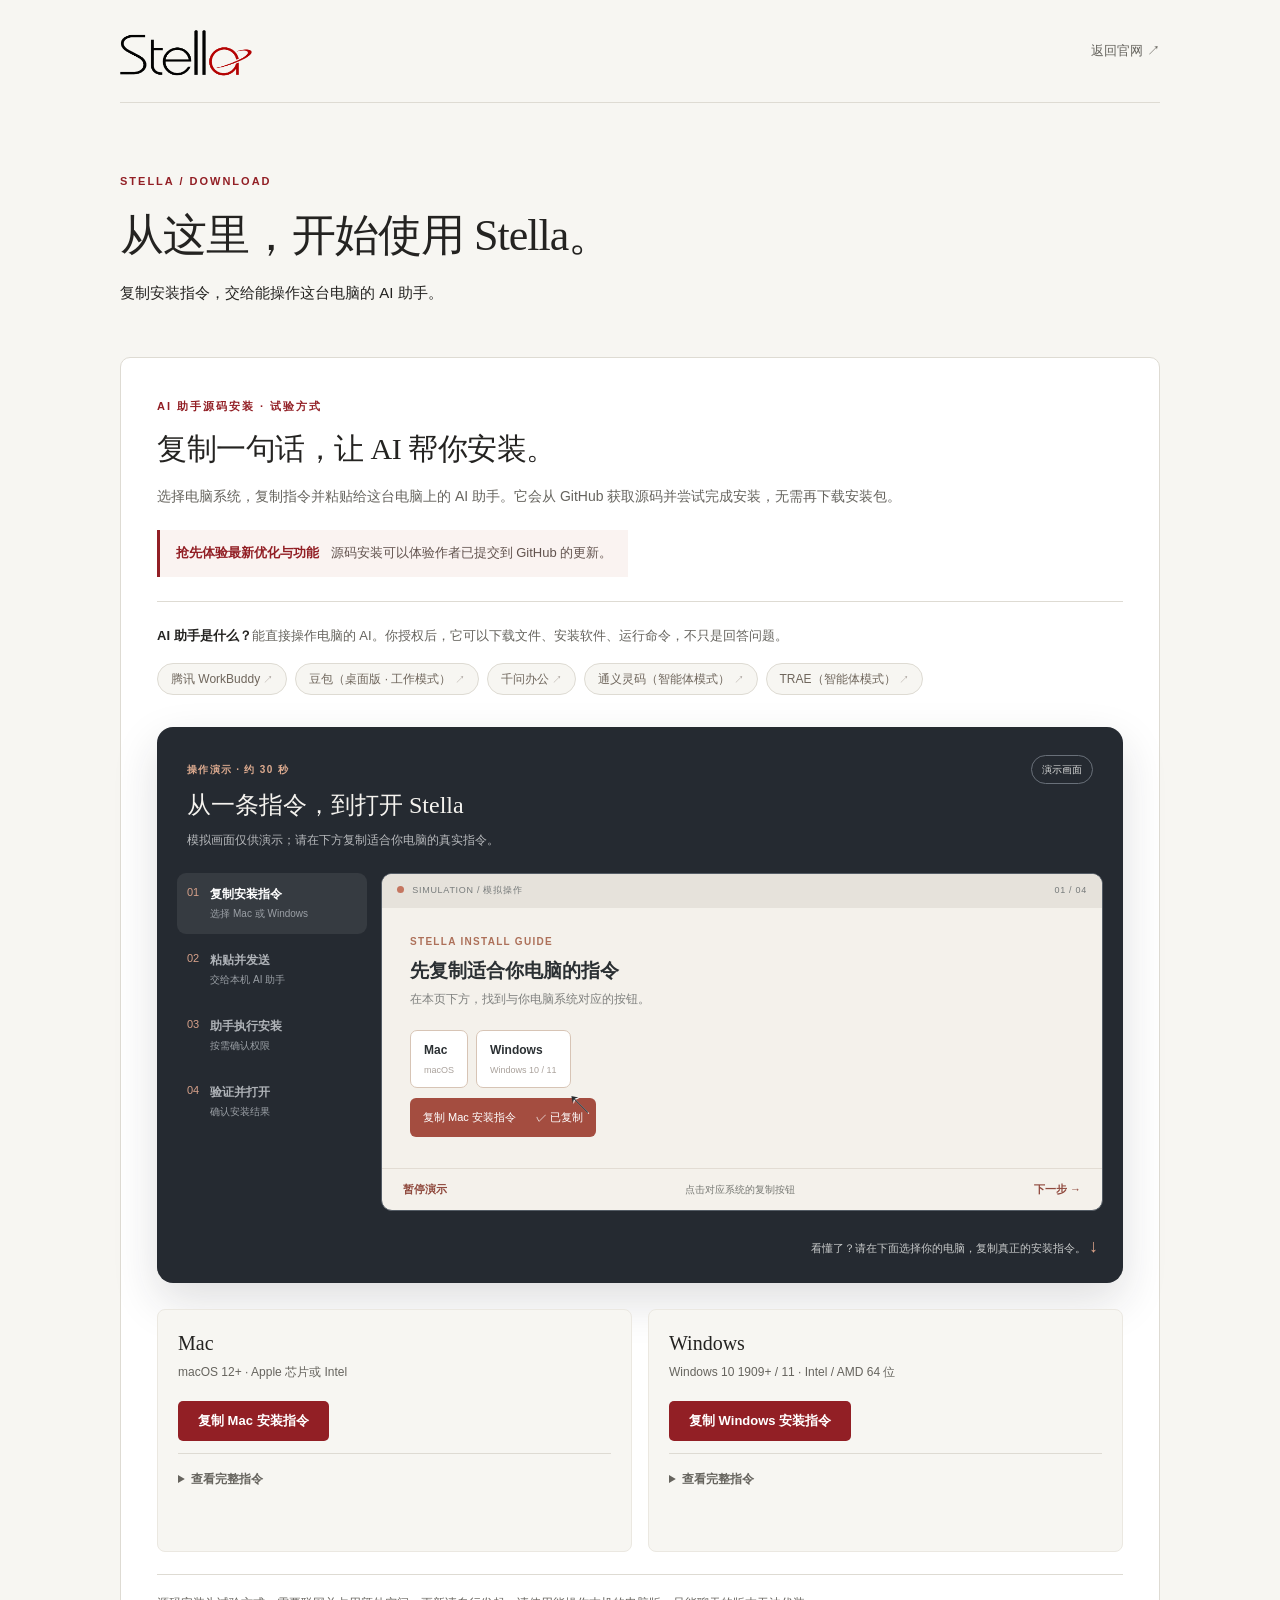
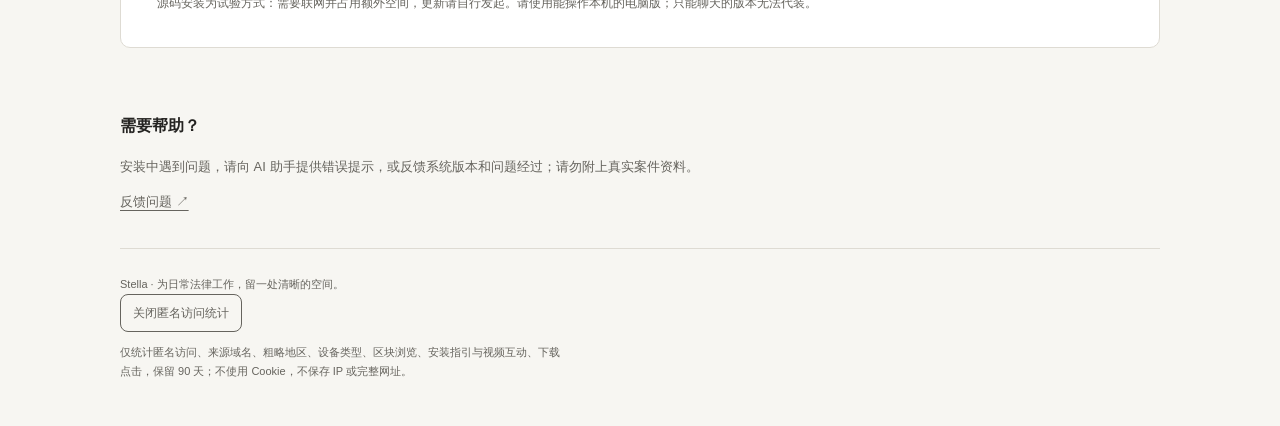
==== docs/download.html @ b5264d6f "Expand installation walkthrough" ====
<!doctype html><html lang="zh-CN"><head><meta charset="utf-8"><meta name="viewport" content="width=device-width, initial-scale=1"><title>下载与安装 · Stella</title><meta name="description" content="复制适合电脑系统的安装指令，让 AI 助手从源码安装 Stella。"><link rel="stylesheet" href="download-guide-20261024.css"><link rel="stylesheet" href="analytics-20261021.css"><script defer src="analytics-20261031.js?v=20261105"></script><link rel="stylesheet" href="source-install.css?v=20261112"><link rel="stylesheet" href="windows-beta-20261031.css?v=20261031"><script defer src="source-install.js?v=20261105"></script><script defer src="install-walkthrough.js?v=20261112"></script><script defer src="windows-beta-20261031.js?v=20261031"></script><link rel="stylesheet" href="typography-20261104.css">
</head><body><header><a class="brand" href="index.html"><img src="assets/stella-brand.svg" alt="Stella" width="132" height="50"></a><a href="index.html">返回官网 ↗</a></header><main><section id="download"><div class="intro"><p class="eyebrow">STELLA / DOWNLOAD</p><h1>从这里，开始使用 Stella。</h1><p>复制安装指令，交给能操作这台电脑的 AI 助手。</p><aside class="beta-notice" data-windows-beta hidden aria-labelledby="beta-notice-title"><p class="eyebrow">重要提示 / RELEASE STATUS</p><h2 id="beta-notice-title">Windows 版本仍在开发中，现为测试版。</h2><ul><li><strong>组件下载慢：</strong>首次安装及后续更新可能需要联网下载浏览器、文字识别等依赖组件，下载速度较慢或中途中断。</li><li><strong>部分功能可能不可用：</strong>安装完成后，个别依赖组件可能无法正常安装、无法启动，导致对应功能无法正常使用。</li><li><strong>建议：</strong>如无 Windows 环境的特殊需要，日常使用请优先选择 Mac 版；试用 Windows 版时请在升级前备份重要资料。</li></ul><p class="beta-notice-link"><a href="#source-prompt-windows">查看 Windows 安装指令 ↗</a> · <a href="https://github.com/liu-zongjin/stella-downloads/issues/new">反馈使用中的问题 ↗</a></p></aside></div><section class="source-agent" id="agent-install" aria-labelledby="agent-title"><div class="source-intro"><span class="eyebrow">AI 助手源码安装 · 试验方式</span><h2 id="agent-title">复制一句话，让 AI 帮你安装。</h2><p class="source-lead">选择电脑系统，复制指令并粘贴给这台电脑上的 AI 助手。它会从 GitHub 获取源码并尝试完成安装，无需再下载安装包。</p><p class="source-benefit"><strong>抢先体验最新优化与功能</strong> 源码安装可以体验作者已提交到 GitHub 的更新。</p></div><div class="source-def"><p><strong>AI 助手是什么？</strong>能直接操作电脑的 AI。你授权后，它可以下载文件、安装软件、运行命令，不只是回答问题。</p><div class="source-chips" aria-label="可用的 AI 助手"><a href="https://www.workbuddy.cn/" target="_blank" rel="noopener noreferrer">腾讯 WorkBuddy <span aria-hidden="true">↗</span></a><a href="https://www.doubao.com/download" target="_blank" rel="noopener noreferrer">豆包（桌面版 · 工作模式） <span aria-hidden="true">↗</span></a><a href="https://qwenwork.cn/" target="_blank" rel="noopener noreferrer">千问办公 <span aria-hidden="true">↗</span></a><a href="https://lingma.aliyun.com/download" target="_blank" rel="noopener noreferrer">通义灵码（智能体模式） <span aria-hidden="true">↗</span></a><a href="https://www.trae.cn/" target="_blank" rel="noopener noreferrer">TRAE（智能体模式） <span aria-hidden="true">↗</span></a></div></div><section class="walkthrough" aria-labelledby="demo-title" data-walkthrough><div class="walk-head"><div><span class="walk-label">操作演示 · 约 30 秒</span><h3 id="demo-title">从一条指令，到打开 Stella</h3><p>模拟画面仅供演示；请在下方复制适合你电脑的真实指令。</p></div><span class="walk-badge">演示画面</span></div><div class="walk-layout"><ol class="walk-nav" aria-label="演示步骤"><li><button type="button" data-step="0"><span>01</span><div><strong>复制安装指令</strong><small>选择 Mac 或 Windows</small></div></button></li><li><button type="button" data-step="1"><span>02</span><div><strong>粘贴并发送</strong><small>交给本机 AI 助手</small></div></button></li><li><button type="button" data-step="2"><span>03</span><div><strong>助手执行安装</strong><small>按需确认权限</small></div></button></li><li><button type="button" data-step="3"><span>04</span><div><strong>验证并打开</strong><small>确认安装结果</small></div></button></li></ol><div class="walk-player"><div class="walk-top"><span><i></i> SIMULATION / 模拟操作</span><span class="walk-counter" data-counter>01 / 04</span></div><div class="walk-screen"><div class="walk-scene" data-scene="0"><div class="scene-kicker">STELLA INSTALL GUIDE</div><h4>先复制适合你电脑的指令</h4><p>在本页下方，找到与你电脑系统对应的按钮。</p><div class="mock-choices"><div>Mac <span>macOS</span></div><div>Windows <span>Windows 10 / 11</span></div></div><div class="mock-copy">复制 Mac 安装指令 <span>✓ 已复制</span></div><div class="mock-pointer">↖</div></div><div class="walk-scene" data-scene="1" hidden><div class="scene-kicker">YOUR AI ASSISTANT</div><h4>打开本机 AI 助手，粘贴并发送</h4><p>进入可操作电脑的工作或智能体模式。</p><div class="mock-chat"><div class="mock-chat-head">✦ &nbsp; AI 助手 <span>工作模式</span></div><div class="mock-input"><span class="mock-paste">请在这台电脑上安装 Stella，检查环境并验证安装结果…</span><b>↑</b></div><div class="mock-sent">请在这台电脑上安装 Stella，检查环境并验证安装结果… <small>已发送 ✓</small></div></div><div class="scene-tip">Mac 按 ⌘ V · Windows 按 Ctrl V，随后点击发送</div></div><div class="walk-scene" data-scene="2" hidden><div class="scene-kicker">ASSISTANT AT WORK</div><h4>助手开始检查并安装</h4><p>留意对话；如需权限或安装依赖，按提示确认。</p><div class="mock-process"><div><span>✓</span> 读取安装说明，检查电脑环境</div><div><span>✓</span> 获取源码，准备所需依赖</div><div><span>◌</span> 安装并编译 Stella</div><div><span>○</span> 启动客户端，检查运行状态</div></div><div class="scene-tip">实际步骤与耗时会因电脑和网络而不同</div></div><div class="walk-scene" data-scene="3" hidden><div class="scene-kicker">INSTALLATION VERIFIED</div><h4>等待验证结果，再打开 Stella</h4><p>助手确认客户端可以打开并正常退出后，即可开始使用。</p><div class="mock-result"><div class="result-icon">✦</div><div><strong>Stella 已安装</strong><small>客户端已打开并完成基本验证</small></div><span>✓</span></div><div class="scene-tip">这是成功时的示例；遇到错误时请让助手继续排查。</div></div></div><div class="walk-controls"><button type="button" class="walk-toggle" data-toggle aria-pressed="false">暂停演示</button><span data-caption>点击对应系统的复制按钮</span><button type="button" class="walk-next" data-next>下一步 →</button></div></div></div><p class="walk-after">看懂了？请在下面选择你的电脑，复制真正的安装指令。 <span>↓</span></p></section><div class="source-cards"><div class="source-card"><h3>Mac</h3><p>macOS 12+ · Apple 芯片或 Intel</p><details class="source-prompt"><summary>查看完整指令</summary><textarea id="source-prompt-mac" readonly aria-label="Mac AI 安装指令">请在这台 Mac 上，从 https://github.com/liu-zongjin/apex-legal-os 安装 Stella 源码版。先读取仓库的 docs/MACOS_SOURCE_DEPLOYMENT.md，检查本机环境，按说明安装依赖、编译并验证原生客户端能够打开和正常退出。请保留已有 Stella 安装和所有用户资料，不要覆盖、重置或删除已有源码、数据库、附件、浏览器资料或设置，也不要关闭系统安全保护。需要安装系统软件、权限或遇到错误时请说明原因；未验证成功时不要说已经安装完成。</textarea></details><button class="source-copy" type="button" data-copy-prompt="source-prompt-mac">复制 Mac 安装指令</button><span class="source-copy-status" aria-live="polite"></span></div><div class="source-card"><h3>Windows</h3><p>Windows 10 1909+ / 11 · Intel / AMD 64 位</p><details class="source-prompt"><summary>查看完整指令</summary><textarea id="source-prompt-windows" readonly aria-label="Windows AI 安装指令">请在这台 Windows 电脑上，从 https://github.com/liu-zongjin/apex-legal-os 安装 Stella 源码版。先读取仓库的 docs/WINDOWS_SOURCE_DEPLOYMENT.md，按其中的检查、安装和验证步骤执行，创建桌面快捷方式并验证客户端窗口能打开和正常关闭。请保留已有 Stella 安装与数据，不要删除、覆盖或重置任何用户资料，也不要关闭系统安全保护。如果需要我确认权限或安装软件，请说明原因；失败时根据实际错误诊断，不要声称安装成功。</textarea></details><button class="source-copy" type="button" data-copy-prompt="source-prompt-windows">复制 Windows 安装指令</button><span class="source-copy-status" aria-live="polite"></span></div></div><p class="source-footnote">源码安装为试验方式：需要联网并占用额外空间，更新请自行发起。请使用能操作本机的电脑版；只能聊天的版本无法代装。</p></section><aside class="support"><h3>需要帮助？</h3><p>安装中遇到问题，请向 AI 助手提供错误提示，或反馈系统版本和问题经过；请勿附上真实案件资料。</p><a href="https://github.com/liu-zongjin/stella-downloads/issues/new">反馈问题 ↗</a></aside></section></main><footer><a href="index.html">Stella · 为日常法律工作，留一处清晰的空间。</a><button id="analytics-toggle" class="analytics-toggle" type="button" aria-pressed="false">关闭匿名访问统计</button><p id="analytics-note">本站使用匿名访问统计，不使用 Cookie，仅记录访问与安装指引、视频互动；可随时关闭。</p></footer></body></html>
---- docs/download-guide-20261024.css ----
@charset "UTF-8";:root{--paper:#f7f6f2;--ink:#242321;--muted:#66645e;--line:#dedbd3;--red:#921f25}*{box-sizing:border-box}body{margin:0;background:var(--paper);color:var(--ink);font:15px/1.7 -apple-system,BlinkMacSystemFont,"PingFang SC","Microsoft YaHei",sans-serif}a{color:inherit;text-underline-offset:4px}header,main,footer{width:min(100% - 64px,1040px);margin:auto}header{display:flex;align-items:center;justify-content:space-between;padding:26px 0;border-bottom:1px solid var(--line)}header>a:last-child{font-size:13px;color:var(--muted);text-decoration:none}.brand img{display:block;object-fit:contain;height:auto}.intro{padding:58px 0 36px}.eyebrow{font-size:11px;letter-spacing:2px;color:var(--red);font-weight:650}.intro h1{font:500 clamp(28px,4vw,44px)/1.35 "Songti SC",serif;letter-spacing:-1px;margin:15px 0}.intro>p:last-child,.chip-help{color:var(--muted)}.choose>div{display:flex;justify-content:space-between;align-items:center;gap:16px}.chip-help{font-size:12px;margin:0}.platform-tabs{display:grid;grid-template-columns:repeat(3,1fr);gap:12px;margin:14px 0 24px}.platform-tabs a{display:flex;flex-direction:column;gap:3px;padding:19px 22px;border:1px solid var(--line);border-radius:8px;text-decoration:none;background:#fff}.platform-tabs a span{font-size:12px;color:var(--muted)}.platform-tabs a[aria-selected=true]{border-color:var(--red);background:#f4eaea;box-shadow:inset 0 0 0 1px var(--red)}.platform-panel{padding:36px 40px;background:#fff;border:1px solid var(--line);border-radius:10px;margin-bottom:24px;scroll-margin-top:20px}.package-heading{display:flex;justify-content:space-between;align-items:flex-start;gap:16px}.package-heading h2{font-size:28px;line-height:1.3;margin:12px 0}.package-heading p,.file-meta{font-size:13px;color:var(--muted)}.version{font-size:12px;white-space:nowrap;background:var(--paper);padding:5px 12px;border-radius:20px}.channels{display:flex;gap:12px;flex-wrap:wrap;margin:24px 0 10px}.button{padding:12px 23px;border-radius:5px;text-decoration:none;font-weight:600;display:inline-flex;align-items:center;gap:25px}.primary{background:var(--red);color:#fff}.secondary{border:1px solid var(--line)}.button:hover{filter:brightness(.94)}.file-meta{margin:0}.install-heading{margin-top:35px;padding-top:25px;border-top:1px solid var(--line)}.install-heading h3{font-size:20px;margin:8px 0 20px}.steps{list-style:none;display:grid;grid-template-columns:repeat(3,1fr);gap:30px;margin:0;padding:0}.steps li>span{color:var(--red);font-size:12px}.steps h4{font-size:16px;margin:8px 0}.steps p{font-size:14px;color:var(--muted);margin:0}.steps strong{color:var(--ink)}.folder-preview{margin:25px 0 12px;padding:18px 22px;background:var(--paper);border-radius:6px;display:flex;flex-direction:column;gap:7px;font-size:13px}.folder-preview strong{color:var(--red)}.folder-preview em{font:inherit;margin-left:14px;background:#eadbdc;padding:2px 8px;border-radius:4px}.folder-preview small{color:var(--muted);margin-left:12px}.hint{font-size:12px;color:var(--muted)}.details{margin-top:28px}details{border-top:1px solid var(--line);padding:15px 0}summary{cursor:pointer;font-size:13px;font-weight:600}details p{font-size:13px;color:var(--muted);max-width:780px}.filename{overflow-wrap:anywhere}.support{padding:10px 0 35px;color:var(--muted);font-size:13px;max-width:740px}.support h3{color:var(--ink);font-size:16px}footer{border-top:1px solid var(--line);padding:26px 0 35px;color:var(--muted);font-size:11px}footer>a{text-decoration:none}footer p{max-width:800px}footer button{display:block;border:0;background:none;padding:14px 0 0;color:inherit;font:inherit;cursor:pointer}a:focus-visible,summary:focus-visible,button:focus-visible{outline:3px solid #ad5b60;outline-offset:5px}[hidden]{display:none!important}@media(max-width:650px){header,main,footer{width:calc(100% - 36px)}header{padding:18px 0}.intro{padding:32px 0 24px}.choose>div{display:block}.platform-tabs{gap:7px}.platform-tabs a{padding:13px 9px}.platform-tabs strong{font-size:13px}.platform-tabs a span{font-size:10px}.platform-panel{padding:24px 20px}.package-heading h2{font-size:24px}.package-heading{display:block}.version{display:inline-block;margin-top:5px}.steps{grid-template-columns:1fr;gap:22px}.steps h4{margin:3px 0}.channels .button{flex:1;justify-content:center;gap:12px;font-size:13px;white-space:nowrap}.folder-preview{padding:14px;font-size:11px}.folder-preview em{display:block;margin:5px 0 0;width:fit-content}.chip-help{margin-top:6px}.package-heading p{overflow-wrap:anywhere}}@media(prefers-reduced-motion:no-preference){.button,.platform-tabs a{transition:background .15s}}
---- docs/analytics-20261021.css ----
.analytics-toggle{font:inherit;font-size:12px;color:inherit;background:transparent;border:1px solid currentColor;border-radius:8px;padding:8px 12px;cursor:pointer}.analytics-toggle:focus-visible{outline:2px solid currentColor;outline-offset:4px}#analytics-note{flex-basis:100%;max-width:72ch}
---- docs/source-install.css ----
@charset "UTF-8";
.source-agent{margin:0 0 38px;padding:34px 36px;background:#fff;border:1px solid var(--line);border-radius:10px}
.source-intro h2{font:500 clamp(23px,3vw,30px)/1.35 "Songti SC",serif;letter-spacing:-.5px;margin:12px 0 14px}
.source-lead{margin:0;font-size:14px;line-height:1.85;color:var(--muted);max-width:700px}
.source-def{margin-top:24px;padding-top:22px;border-top:1px solid var(--line)}
.source-def p{margin:0;font-size:13px;line-height:1.85;color:var(--muted);max-width:760px}
.source-def strong{color:var(--ink);font-weight:600}
.source-chips{display:flex;flex-wrap:wrap;gap:8px;margin:15px 0 0}
.source-chips a{font-size:12px;color:#6f665c;background:var(--paper);border:1px solid var(--line);border-radius:20px;padding:5px 13px;text-decoration:none;transition:border-color .15s,color .15s}
.source-chips a:hover{border-color:var(--red);color:var(--red)}
.source-chips a span{font-size:10px;color:#a8a09a;transition:color .15s}
.source-chips a:hover span{color:var(--red)}
.source-cards{display:grid;grid-template-columns:1fr 1fr;gap:16px;margin-top:26px}
.source-card{display:flex;flex-direction:column;background:var(--paper);border:1px solid #ebe8e1;border-radius:8px;padding:20px}
.source-card h3{font:500 20px/1.3 "Songti SC",serif;margin:0}
.source-card>p{margin:6px 0 14px;font-size:12px;color:var(--muted)}
.source-card textarea{flex:1;width:100%;min-height:150px;resize:vertical;padding:14px;border:1px solid var(--line);border-radius:6px;background:#fff;color:#4c4944;font:12.5px/1.75 -apple-system,BlinkMacSystemFont,"PingFang SC",sans-serif}
.source-copy{align-self:flex-start;margin-top:14px;padding:11px 20px;border:0;border-radius:5px;background:var(--red);color:#fff;font:600 13px -apple-system,BlinkMacSystemFont,"PingFang SC",sans-serif;cursor:pointer}
.source-copy:hover{filter:brightness(.94)}
.source-copy-status{display:block;color:var(--muted);font-size:12px;min-height:1.6em;margin-top:8px}
.source-footnote{margin:22px 0 0;padding-top:18px;border-top:1px solid var(--line);font-size:12px;color:var(--muted)}
@media(max-width:650px){.source-agent{padding:24px 18px}.source-cards{grid-template-columns:1fr}.source-chips a{font-size:11px;padding:5px 11px}}

.install-choices{display:grid;grid-template-columns:1fr 1fr;gap:16px;margin:0 0 38px}.install-choices a{display:flex;flex-direction:column;gap:8px;padding:24px 26px;background:#fff;border:1px solid var(--line);border-radius:10px;color:var(--ink);text-decoration:none;transition:border-color .15s,transform .15s}.install-choices a:hover{border-color:var(--red);transform:translateY(-2px)}.install-choices span{font-size:12px;color:var(--red);font-weight:600}.install-choices strong{font:500 22px/1.4 "Songti SC",serif}.install-choices small{color:var(--muted);font-size:13px}.package-intro{padding:22px 0 12px;scroll-margin-top:24px}.package-intro h2{font:500 clamp(23px,3vw,30px)/1.35 "Songti SC",serif;margin:12px 0}.package-intro p{color:var(--muted);font-size:14px;line-height:1.8}.source-agent{scroll-margin-top:24px}.source-prompt{order:2;margin-top:12px}.source-prompt summary{cursor:pointer;color:var(--muted);font-size:12px}.source-prompt textarea{display:block;margin-top:10px;box-sizing:border-box}.source-copy{order:1}.source-copy-status{order:3}.source-card>p{margin-bottom:4px}@media(max-width:650px){.install-choices{grid-template-columns:1fr}.install-choices a{padding:20px}}

.source-benefit{display:inline-block;margin:20px 0 0;padding:12px 16px;border-left:3px solid var(--red);background:#faf3f1;color:#62534e;font-size:13px;line-height:1.75}.source-benefit strong{color:var(--red);margin-right:8px}
.walkthrough{margin-top:32px;border-radius:16px;overflow:hidden;background:#252a31;color:#f5f3ef;box-shadow:0 18px 45px #20232a25}.walk-head{padding:28px 30px 22px;display:flex;justify-content:space-between;gap:16px}.walk-label,.scene-kicker{color:#dcaa8f;letter-spacing:.13em;font-size:10px;font-weight:700}.walk-head h3{font:500 24px/1.4 "Songti SC",serif;margin:8px 0}.walk-head p,.walk-scene>p{color:#b7b9bc;font-size:12px;line-height:1.7;margin:0}.walk-badge{align-self:flex-start;border:1px solid #697079;border-radius:20px;padding:5px 10px;color:#d8d9d8;font-size:10px;white-space:nowrap}.walk-layout{display:grid;grid-template-columns:190px minmax(0,1fr);gap:14px;padding:0 20px 20px}.walk-nav{list-style:none;margin:0;padding:0;display:grid;gap:5px;align-content:start}.walk-nav button{width:100%;display:flex;gap:11px;text-align:left;color:#aeb2b7;background:transparent;border:0;border-radius:9px;padding:13px 10px;cursor:pointer}.walk-nav button[aria-current=step]{color:#fff;background:#ffffff14}.walk-nav button>span{color:#d7a18a;font-size:11px}.walk-nav strong,.walk-nav small{display:block}.walk-nav strong{font-size:12px}.walk-nav small{font-size:10px;margin-top:4px;color:#9a9fa5}.walk-player{min-width:0;border:1px solid #545c65;border-radius:11px;overflow:hidden;background:#f4f1eb;color:#2b3033}.walk-top{height:34px;padding:0 15px;display:flex;align-items:center;justify-content:space-between;background:#e6e2db;color:#777b7b;font-size:9px;letter-spacing:.08em}.walk-top i{display:inline-block;width:7px;height:7px;border-radius:50%;background:#c57660;margin-right:5px}.walk-screen{min-height:260px}.walk-scene{position:relative;padding:25px 28px;animation:scene-enter .4s ease both}.walk-scene[hidden]{display:none}.walk-scene .scene-kicker{color:#ad7059}.walk-scene h4{font:600 19px/1.4 -apple-system,BlinkMacSystemFont,"PingFang SC",sans-serif;margin:8px 0 5px}.walk-scene>p{color:#7f807e}.mock-choices{display:flex;gap:8px;margin-top:20px}.mock-choices div{padding:9px 13px;border:1px solid #d7c4b5;border-radius:7px;background:white;font-size:12px;font-weight:600}.mock-choices span{display:block;font-size:9px;color:#a9a19b;font-weight:400;margin-top:3px}.mock-copy{display:inline-flex;gap:20px;margin-top:10px;background:#a44d40;border-radius:6px;padding:10px 13px;color:#fff;font-size:11px}.mock-copy span{animation:reveal 1s 1.2s both}.mock-pointer{position:absolute;left:185px;top:175px;font-size:26px;color:#262a2e;text-shadow:1px 1px white;animation:point 1.3s ease both}.mock-chat{margin-top:16px;border:1px solid #ded9d2;border-radius:9px;background:white;padding:10px}.mock-chat-head{font-size:11px;font-weight:700;color:#53665e}.mock-chat-head span{float:right;color:#8a9890;font-size:10px}.mock-input,.mock-sent{margin-top:12px;padding:9px;border-radius:6px;font-size:11px;line-height:1.5}.mock-input{border:1px solid #ddd9d3;display:flex;justify-content:space-between;gap:8px}.mock-input b{border-radius:5px;background:#536b5c;color:#fff;padding:1px 7px}.mock-paste{animation:reveal .4s .7s both}.mock-sent{margin-left:14%;background:#e4ece6;animation:reveal .4s 2s both}.mock-sent small{display:block;color:#688270}.mock-process{margin-top:16px;background:#fff;border:1px solid #e2ded8;border-radius:9px;padding:9px 14px}.mock-process div{font-size:11px;padding:5px 0;animation:reveal .4s both}.mock-process div:nth-child(2){animation-delay:.8s}.mock-process div:nth-child(3){animation-delay:1.6s}.mock-process div:nth-child(4){animation-delay:2.4s}.mock-process span{display:inline-block;color:#72917b;width:20px}.mock-result{display:flex;align-items:center;gap:12px;background:#fff;border:1px solid #d7e3d9;border-radius:10px;padding:16px;margin-top:20px;animation:scene-enter .6s .5s both}.result-icon{display:grid;place-items:center;width:40px;height:40px;background:#a44d40;color:white;border-radius:10px;font-size:23px}.mock-result strong,.mock-result small{display:block}.mock-result strong{font-size:13px}.mock-result small{font-size:10px;color:#818987;margin-top:5px}.mock-result>span{margin-left:auto;color:#6b9876;font-size:20px}.scene-tip{margin-top:13px;color:#8d8983;font-size:10px}.walk-controls{display:flex;align-items:center;gap:10px;padding:12px 15px;border-top:1px solid #e2dcd3;color:#767873;font-size:10px}.walk-controls span{flex:1;text-align:center}.walk-controls button{border:0;background:transparent;color:#8f493d;font-family:inherit;font-size:11px;font-weight:600;cursor:pointer}.walk-controls button:focus-visible,.walk-nav button:focus-visible{outline:2px solid #d69679;outline-offset:2px}.walk-after{margin:0;padding:0 25px 22px;text-align:right;color:#c7c9c9;font-size:11px}.walk-after span{color:#e0a58a;font-size:18px}@keyframes scene-enter{from{opacity:0;transform:translateY(8px)}to{opacity:1;transform:none}}@keyframes reveal{from{opacity:0}to{opacity:1}}@keyframes point{from{opacity:0;transform:translate(16px,12px)}to{opacity:1;transform:none}}@media(max-width:650px){.walk-head{padding:22px 18px 16px}.walk-head h3{font-size:21px}.walk-layout{grid-template-columns:1fr;padding:0 12px 15px}.walk-nav{grid-template-columns:repeat(4,1fr);gap:2px}.walk-nav button{display:block;text-align:center;padding:9px 2px}.walk-nav button>span{display:block;margin-bottom:4px}.walk-nav strong{font-size:10px}.walk-nav small{display:none}.walk-scene{padding:22px 16px}.walk-screen{min-height:270px}.mock-pointer{left:175px;top:170px}.walk-after{text-align:left;padding:0 17px 18px}}@media(prefers-reduced-motion:reduce){.walk-scene,.mock-copy span,.mock-pointer,.mock-paste,.mock-sent,.mock-process div,.mock-result{animation:none}}
---- docs/windows-beta-20261031.css ----
@charset "UTF-8";
/* Windows 测试版说明：仅在 Windows 设备上显示，遵循下载页既有卡片规范 */
.beta-notice{margin:30px 0 0;padding:26px 30px;background:#fff;border:1px solid var(--line);border-radius:10px;box-shadow:inset 3px 0 0 var(--red)}
.beta-notice .eyebrow{display:block}
.beta-notice h2{font:500 clamp(20px,2.6vw,25px)/1.4 "Songti SC",serif;letter-spacing:-.2px;margin:10px 0 14px}
.beta-notice ul{margin:0;padding-left:20px;font-size:14px;color:var(--muted);line-height:1.7}
.beta-notice li+li{margin-top:7px}
.beta-notice strong{color:var(--ink);font-weight:600}
.beta-notice-link{margin:16px 0 0;padding-top:14px;border-top:1px solid var(--line);font-size:13px;color:var(--muted)}
.beta-notice-link a{text-underline-offset:4px}
.beta-inline{margin:22px 0 24px;padding:16px 20px;background:var(--paper);border:1px solid var(--line);border-radius:6px;font-size:13px;line-height:1.7}
.beta-inline p{margin:0 0 6px;color:var(--ink)}
.beta-inline ul{margin:0;padding-left:20px;color:var(--muted)}
.beta-inline li+li{margin-top:3px}
@media(max-width:650px){.beta-notice{padding:20px 18px;margin-top:24px}.beta-notice h2{margin:8px 0 12px}.beta-inline{padding:14px 16px}}
---- docs/typography-20261104.css ----
/* Keep short final lines from distracting from the surrounding text. */
p, li, summary { text-wrap: pretty; }
.source-lead { max-width: none; }
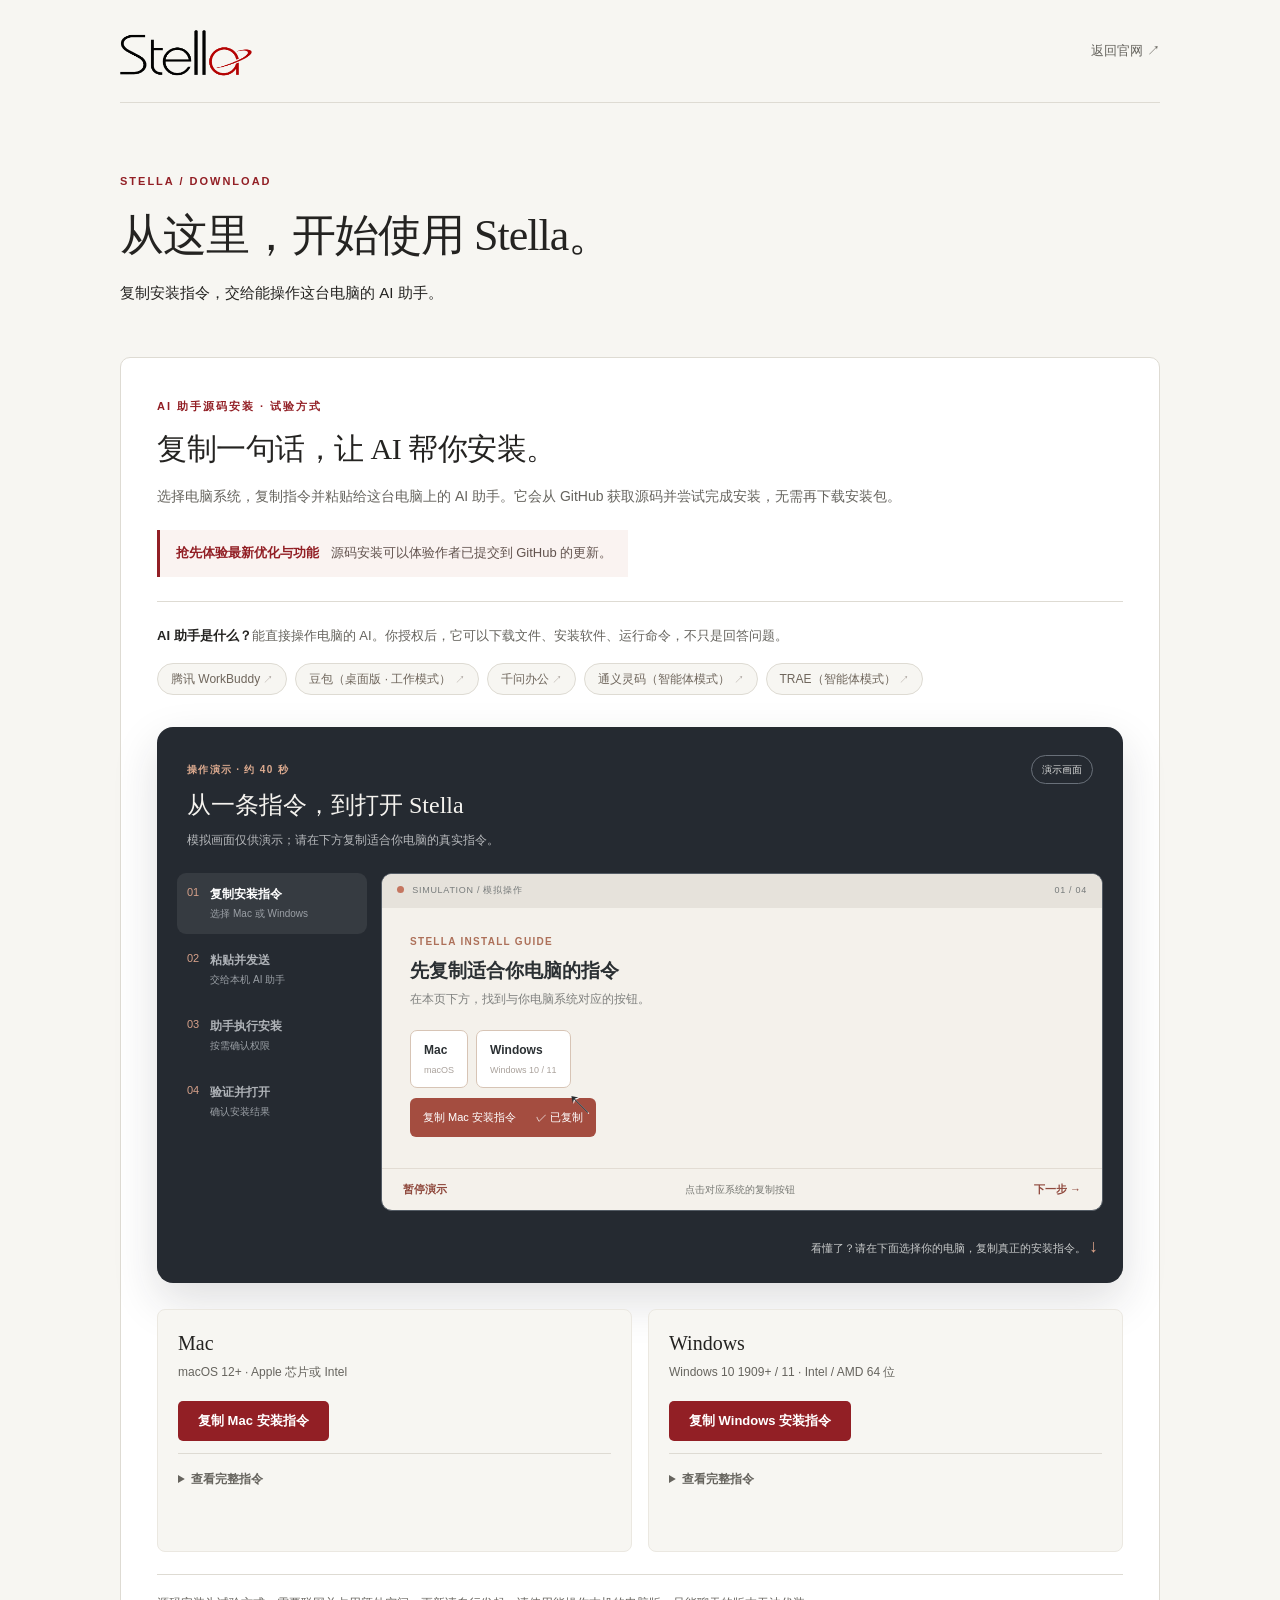
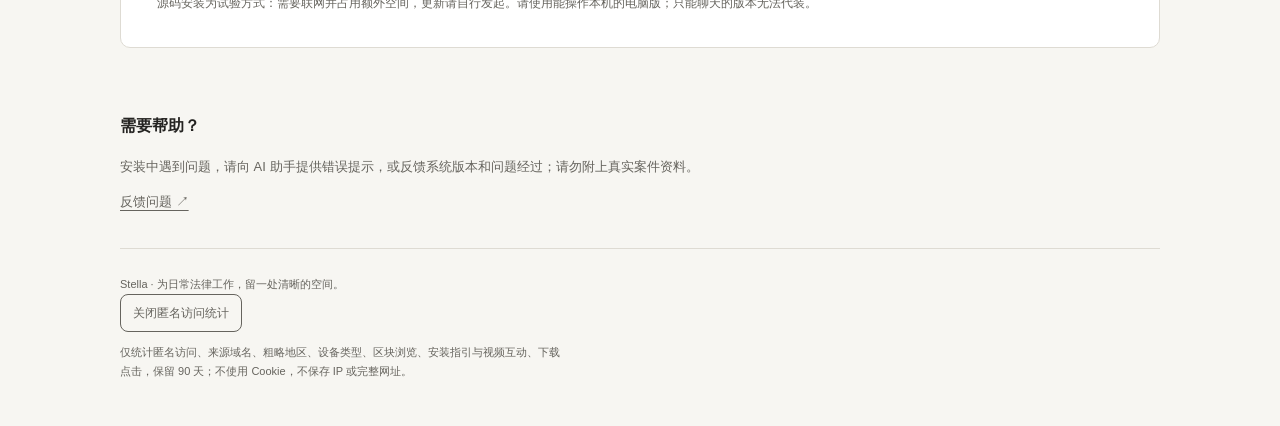
==== commit 07e0ce75: "Show desktop assistant and realistic message flow" ====
--- a/docs/download.html
+++ b/docs/download.html
@@ -1,2 +1,2 @@
-<!doctype html><html lang="zh-CN"><head><meta charset="utf-8"><meta name="viewport" content="width=device-width, initial-scale=1"><title>下载与安装 · Stella</title><meta name="description" content="复制适合电脑系统的安装指令，让 AI 助手从源码安装 Stella。"><link rel="stylesheet" href="download-guide-20261024.css"><link rel="stylesheet" href="analytics-20261021.css"><script defer src="analytics-20261031.js?v=20261105"></script><link rel="stylesheet" href="source-install.css?v=20261112"><link rel="stylesheet" href="windows-beta-20261031.css?v=20261031"><script defer src="source-install.js?v=20261105"></script><script defer src="install-walkthrough.js?v=20261112"></script><script defer src="windows-beta-20261031.js?v=20261031"></script><link rel="stylesheet" href="typography-20261104.css">
-</head><body><header><a class="brand" href="index.html"><img src="assets/stella-brand.svg" alt="Stella" width="132" height="50"></a><a href="index.html">返回官网 ↗</a></header><main><section id="download"><div class="intro"><p class="eyebrow">STELLA / DOWNLOAD</p><h1>从这里，开始使用 Stella。</h1><p>复制安装指令，交给能操作这台电脑的 AI 助手。</p><aside class="beta-notice" data-windows-beta hidden aria-labelledby="beta-notice-title"><p class="eyebrow">重要提示 / RELEASE STATUS</p><h2 id="beta-notice-title">Windows 版本仍在开发中，现为测试版。</h2><ul><li><strong>组件下载慢：</strong>首次安装及后续更新可能需要联网下载浏览器、文字识别等依赖组件，下载速度较慢或中途中断。</li><li><strong>部分功能可能不可用：</strong>安装完成后，个别依赖组件可能无法正常安装、无法启动，导致对应功能无法正常使用。</li><li><strong>建议：</strong>如无 Windows 环境的特殊需要，日常使用请优先选择 Mac 版；试用 Windows 版时请在升级前备份重要资料。</li></ul><p class="beta-notice-link"><a href="#source-prompt-windows">查看 Windows 安装指令 ↗</a> · <a href="https://github.com/liu-zongjin/stella-downloads/issues/new">反馈使用中的问题 ↗</a></p></aside></div><section class="source-agent" id="agent-install" aria-labelledby="agent-title"><div class="source-intro"><span class="eyebrow">AI 助手源码安装 · 试验方式</span><h2 id="agent-title">复制一句话，让 AI 帮你安装。</h2><p class="source-lead">选择电脑系统，复制指令并粘贴给这台电脑上的 AI 助手。它会从 GitHub 获取源码并尝试完成安装，无需再下载安装包。</p><p class="source-benefit"><strong>抢先体验最新优化与功能</strong> 源码安装可以体验作者已提交到 GitHub 的更新。</p></div><div class="source-def"><p><strong>AI 助手是什么？</strong>能直接操作电脑的 AI。你授权后，它可以下载文件、安装软件、运行命令，不只是回答问题。</p><div class="source-chips" aria-label="可用的 AI 助手"><a href="https://www.workbuddy.cn/" target="_blank" rel="noopener noreferrer">腾讯 WorkBuddy <span aria-hidden="true">↗</span></a><a href="https://www.doubao.com/download" target="_blank" rel="noopener noreferrer">豆包（桌面版 · 工作模式） <span aria-hidden="true">↗</span></a><a href="https://qwenwork.cn/" target="_blank" rel="noopener noreferrer">千问办公 <span aria-hidden="true">↗</span></a><a href="https://lingma.aliyun.com/download" target="_blank" rel="noopener noreferrer">通义灵码（智能体模式） <span aria-hidden="true">↗</span></a><a href="https://www.trae.cn/" target="_blank" rel="noopener noreferrer">TRAE（智能体模式） <span aria-hidden="true">↗</span></a></div></div><section class="walkthrough" aria-labelledby="demo-title" data-walkthrough><div class="walk-head"><div><span class="walk-label">操作演示 · 约 30 秒</span><h3 id="demo-title">从一条指令，到打开 Stella</h3><p>模拟画面仅供演示；请在下方复制适合你电脑的真实指令。</p></div><span class="walk-badge">演示画面</span></div><div class="walk-layout"><ol class="walk-nav" aria-label="演示步骤"><li><button type="button" data-step="0"><span>01</span><div><strong>复制安装指令</strong><small>选择 Mac 或 Windows</small></div></button></li><li><button type="button" data-step="1"><span>02</span><div><strong>粘贴并发送</strong><small>交给本机 AI 助手</small></div></button></li><li><button type="button" data-step="2"><span>03</span><div><strong>助手执行安装</strong><small>按需确认权限</small></div></button></li><li><button type="button" data-step="3"><span>04</span><div><strong>验证并打开</strong><small>确认安装结果</small></div></button></li></ol><div class="walk-player"><div class="walk-top"><span><i></i> SIMULATION / 模拟操作</span><span class="walk-counter" data-counter>01 / 04</span></div><div class="walk-screen"><div class="walk-scene" data-scene="0"><div class="scene-kicker">STELLA INSTALL GUIDE</div><h4>先复制适合你电脑的指令</h4><p>在本页下方，找到与你电脑系统对应的按钮。</p><div class="mock-choices"><div>Mac <span>macOS</span></div><div>Windows <span>Windows 10 / 11</span></div></div><div class="mock-copy">复制 Mac 安装指令 <span>✓ 已复制</span></div><div class="mock-pointer">↖</div></div><div class="walk-scene" data-scene="1" hidden><div class="scene-kicker">YOUR AI ASSISTANT</div><h4>打开本机 AI 助手，粘贴并发送</h4><p>进入可操作电脑的工作或智能体模式。</p><div class="mock-chat"><div class="mock-chat-head">✦ &nbsp; AI 助手 <span>工作模式</span></div><div class="mock-input"><span class="mock-paste">请在这台电脑上安装 Stella，检查环境并验证安装结果…</span><b>↑</b></div><div class="mock-sent">请在这台电脑上安装 Stella，检查环境并验证安装结果… <small>已发送 ✓</small></div></div><div class="scene-tip">Mac 按 ⌘ V · Windows 按 Ctrl V，随后点击发送</div></div><div class="walk-scene" data-scene="2" hidden><div class="scene-kicker">ASSISTANT AT WORK</div><h4>助手开始检查并安装</h4><p>留意对话；如需权限或安装依赖，按提示确认。</p><div class="mock-process"><div><span>✓</span> 读取安装说明，检查电脑环境</div><div><span>✓</span> 获取源码，准备所需依赖</div><div><span>◌</span> 安装并编译 Stella</div><div><span>○</span> 启动客户端，检查运行状态</div></div><div class="scene-tip">实际步骤与耗时会因电脑和网络而不同</div></div><div class="walk-scene" data-scene="3" hidden><div class="scene-kicker">INSTALLATION VERIFIED</div><h4>等待验证结果，再打开 Stella</h4><p>助手确认客户端可以打开并正常退出后，即可开始使用。</p><div class="mock-result"><div class="result-icon">✦</div><div><strong>Stella 已安装</strong><small>客户端已打开并完成基本验证</small></div><span>✓</span></div><div class="scene-tip">这是成功时的示例；遇到错误时请让助手继续排查。</div></div></div><div class="walk-controls"><button type="button" class="walk-toggle" data-toggle aria-pressed="false">暂停演示</button><span data-caption>点击对应系统的复制按钮</span><button type="button" class="walk-next" data-next>下一步 →</button></div></div></div><p class="walk-after">看懂了？请在下面选择你的电脑，复制真正的安装指令。 <span>↓</span></p></section><div class="source-cards"><div class="source-card"><h3>Mac</h3><p>macOS 12+ · Apple 芯片或 Intel</p><details class="source-prompt"><summary>查看完整指令</summary><textarea id="source-prompt-mac" readonly aria-label="Mac AI 安装指令">请在这台 Mac 上，从 https://github.com/liu-zongjin/apex-legal-os 安装 Stella 源码版。先读取仓库的 docs/MACOS_SOURCE_DEPLOYMENT.md，检查本机环境，按说明安装依赖、编译并验证原生客户端能够打开和正常退出。请保留已有 Stella 安装和所有用户资料，不要覆盖、重置或删除已有源码、数据库、附件、浏览器资料或设置，也不要关闭系统安全保护。需要安装系统软件、权限或遇到错误时请说明原因；未验证成功时不要说已经安装完成。</textarea></details><button class="source-copy" type="button" data-copy-prompt="source-prompt-mac">复制 Mac 安装指令</button><span class="source-copy-status" aria-live="polite"></span></div><div class="source-card"><h3>Windows</h3><p>Windows 10 1909+ / 11 · Intel / AMD 64 位</p><details class="source-prompt"><summary>查看完整指令</summary><textarea id="source-prompt-windows" readonly aria-label="Windows AI 安装指令">请在这台 Windows 电脑上，从 https://github.com/liu-zongjin/apex-legal-os 安装 Stella 源码版。先读取仓库的 docs/WINDOWS_SOURCE_DEPLOYMENT.md，按其中的检查、安装和验证步骤执行，创建桌面快捷方式并验证客户端窗口能打开和正常关闭。请保留已有 Stella 安装与数据，不要删除、覆盖或重置任何用户资料，也不要关闭系统安全保护。如果需要我确认权限或安装软件，请说明原因；失败时根据实际错误诊断，不要声称安装成功。</textarea></details><button class="source-copy" type="button" data-copy-prompt="source-prompt-windows">复制 Windows 安装指令</button><span class="source-copy-status" aria-live="polite"></span></div></div><p class="source-footnote">源码安装为试验方式：需要联网并占用额外空间，更新请自行发起。请使用能操作本机的电脑版；只能聊天的版本无法代装。</p></section><aside class="support"><h3>需要帮助？</h3><p>安装中遇到问题，请向 AI 助手提供错误提示，或反馈系统版本和问题经过；请勿附上真实案件资料。</p><a href="https://github.com/liu-zongjin/stella-downloads/issues/new">反馈问题 ↗</a></aside></section></main><footer><a href="index.html">Stella · 为日常法律工作，留一处清晰的空间。</a><button id="analytics-toggle" class="analytics-toggle" type="button" aria-pressed="false">关闭匿名访问统计</button><p id="analytics-note">本站使用匿名访问统计，不使用 Cookie，仅记录访问与安装指引、视频互动；可随时关闭。</p></footer></body></html>+<!doctype html><html lang="zh-CN"><head><meta charset="utf-8"><meta name="viewport" content="width=device-width, initial-scale=1"><title>下载与安装 · Stella</title><meta name="description" content="复制适合电脑系统的安装指令，让 AI 助手从源码安装 Stella。"><link rel="stylesheet" href="download-guide-20261024.css"><link rel="stylesheet" href="analytics-20261021.css"><script defer src="analytics-20261031.js?v=20261105"></script><link rel="stylesheet" href="source-install.css?v=20261113"><link rel="stylesheet" href="windows-beta-20261031.css?v=20261031"><script defer src="source-install.js?v=20261105"></script><script defer src="install-walkthrough.js?v=20261113"></script><script defer src="windows-beta-20261031.js?v=20261031"></script><link rel="stylesheet" href="typography-20261104.css">
+</head><body><header><a class="brand" href="index.html"><img src="assets/stella-brand.svg" alt="Stella" width="132" height="50"></a><a href="index.html">返回官网 ↗</a></header><main><section id="download"><div class="intro"><p class="eyebrow">STELLA / DOWNLOAD</p><h1>从这里，开始使用 Stella。</h1><p>复制安装指令，交给能操作这台电脑的 AI 助手。</p><aside class="beta-notice" data-windows-beta hidden aria-labelledby="beta-notice-title"><p class="eyebrow">重要提示 / RELEASE STATUS</p><h2 id="beta-notice-title">Windows 版本仍在开发中，现为测试版。</h2><ul><li><strong>组件下载慢：</strong>首次安装及后续更新可能需要联网下载浏览器、文字识别等依赖组件，下载速度较慢或中途中断。</li><li><strong>部分功能可能不可用：</strong>安装完成后，个别依赖组件可能无法正常安装、无法启动，导致对应功能无法正常使用。</li><li><strong>建议：</strong>如无 Windows 环境的特殊需要，日常使用请优先选择 Mac 版；试用 Windows 版时请在升级前备份重要资料。</li></ul><p class="beta-notice-link"><a href="#source-prompt-windows">查看 Windows 安装指令 ↗</a> · <a href="https://github.com/liu-zongjin/stella-downloads/issues/new">反馈使用中的问题 ↗</a></p></aside></div><section class="source-agent" id="agent-install" aria-labelledby="agent-title"><div class="source-intro"><span class="eyebrow">AI 助手源码安装 · 试验方式</span><h2 id="agent-title">复制一句话，让 AI 帮你安装。</h2><p class="source-lead">选择电脑系统，复制指令并粘贴给这台电脑上的 AI 助手。它会从 GitHub 获取源码并尝试完成安装，无需再下载安装包。</p><p class="source-benefit"><strong>抢先体验最新优化与功能</strong> 源码安装可以体验作者已提交到 GitHub 的更新。</p></div><div class="source-def"><p><strong>AI 助手是什么？</strong>能直接操作电脑的 AI。你授权后，它可以下载文件、安装软件、运行命令，不只是回答问题。</p><div class="source-chips" aria-label="可用的 AI 助手"><a href="https://www.workbuddy.cn/" target="_blank" rel="noopener noreferrer">腾讯 WorkBuddy <span aria-hidden="true">↗</span></a><a href="https://www.doubao.com/download" target="_blank" rel="noopener noreferrer">豆包（桌面版 · 工作模式） <span aria-hidden="true">↗</span></a><a href="https://qwenwork.cn/" target="_blank" rel="noopener noreferrer">千问办公 <span aria-hidden="true">↗</span></a><a href="https://lingma.aliyun.com/download" target="_blank" rel="noopener noreferrer">通义灵码（智能体模式） <span aria-hidden="true">↗</span></a><a href="https://www.trae.cn/" target="_blank" rel="noopener noreferrer">TRAE（智能体模式） <span aria-hidden="true">↗</span></a></div></div><section class="walkthrough" aria-labelledby="demo-title" data-walkthrough><div class="walk-head"><div><span class="walk-label">操作演示 · 约 40 秒</span><h3 id="demo-title">从一条指令，到打开 Stella</h3><p>模拟画面仅供演示；请在下方复制适合你电脑的真实指令。</p></div><span class="walk-badge">演示画面</span></div><div class="walk-layout"><ol class="walk-nav" aria-label="演示步骤"><li><button type="button" data-step="0"><span>01</span><div><strong>复制安装指令</strong><small>选择 Mac 或 Windows</small></div></button></li><li><button type="button" data-step="1"><span>02</span><div><strong>粘贴并发送</strong><small>交给本机 AI 助手</small></div></button></li><li><button type="button" data-step="2"><span>03</span><div><strong>助手执行安装</strong><small>按需确认权限</small></div></button></li><li><button type="button" data-step="3"><span>04</span><div><strong>验证并打开</strong><small>确认安装结果</small></div></button></li></ol><div class="walk-player"><div class="walk-top"><span><i></i> SIMULATION / 模拟操作</span><span class="walk-counter" data-counter>01 / 04</span></div><div class="walk-screen"><div class="walk-scene" data-scene="0"><div class="scene-kicker">STELLA INSTALL GUIDE</div><h4>先复制适合你电脑的指令</h4><p>在本页下方，找到与你电脑系统对应的按钮。</p><div class="mock-choices"><div>Mac <span>macOS</span></div><div>Windows <span>Windows 10 / 11</span></div></div><div class="mock-copy">复制 Mac 安装指令 <span>✓ 已复制</span></div><div class="mock-pointer">↖</div></div><div class="walk-scene" data-scene="1" hidden><div class="scene-kicker">YOUR AI ASSISTANT</div><h4>打开本机 AI 助手，粘贴并发送</h4><p>先在电脑上打开已安装的助手，进入工作或智能体模式。</p><div class="assistant-demo" aria-hidden="true"><div class="assistant-desktop"><div class="desktop-title">你的电脑桌面 <span>选择一个已安装的 AI 助手</span></div><div class="desktop-apps"><div class="desktop-app selected"><b>W</b><span>腾讯<br>WorkBuddy</span></div><div class="desktop-app"><b>豆</b><span>豆包<br>桌面版 · 工作模式</span></div><div class="desktop-app"><b>千</b><span>千问办公</span></div><div class="desktop-app"><b>灵</b><span>通义灵码<br>智能体模式</span></div><div class="desktop-app"><b>T</b><span>TRAE<br>智能体模式</span></div></div><div class="desktop-pointer">↖</div><div class="desktop-hint">双击打开 · 以 WorkBuddy 为例</div></div><div class="assistant-window"><div class="assistant-window-head"><span>✦ &nbsp; 本机 AI 助手 <small>工作 / 智能体模式</small></span><span>— &nbsp; □ &nbsp; ×</span></div><div class="chat-history"><div class="chat-welcome">你好，我可以协助你完成电脑上的任务。</div><div class="chat-message">请在这台电脑上安装 Stella，检查环境并验证安装结果…<small>已发送 ✓</small></div></div><div class="chat-compose"><div class="compose-placeholder">在这里输入或粘贴指令</div><div class="compose-text">请在这台电脑上安装 Stella，检查环境并验证安装结果…</div><div class="compose-actions"><span>粘贴：⌘ V / Ctrl V</span><b>↑</b></div></div><div class="send-pointer">↖</div></div></div><p class="scene-tip">示例以 WorkBuddy 打开方式为例；选择你已安装的助手，粘贴后点击发送。</p><p class="walk-sr">演示：在电脑桌面打开已安装的 AI 助手，进入工作或智能体模式；在底部输入框按 Mac 的 Command V 或 Windows 的 Control V 粘贴指令，然后点击发送。发送后，消息出现在上方的聊天记录中。</p></div><div class="walk-scene" data-scene="2" hidden><div class="scene-kicker">ASSISTANT AT WORK</div><h4>助手开始检查并安装</h4><p>留意对话；如需权限或安装依赖，按提示确认。</p><div class="mock-process"><div><span>✓</span> 读取安装说明，检查电脑环境</div><div><span>✓</span> 获取源码，准备所需依赖</div><div><span>◌</span> 安装并编译 Stella</div><div><span>○</span> 启动客户端，检查运行状态</div></div><div class="scene-tip">实际步骤与耗时会因电脑和网络而不同</div></div><div class="walk-scene" data-scene="3" hidden><div class="scene-kicker">INSTALLATION VERIFIED</div><h4>等待验证结果，再打开 Stella</h4><p>助手确认客户端可以打开并正常退出后，即可开始使用。</p><div class="mock-result"><div class="result-icon">✦</div><div><strong>Stella 已安装</strong><small>客户端已打开并完成基本验证</small></div><span>✓</span></div><div class="scene-tip">这是成功时的示例；遇到错误时请让助手继续排查。</div></div></div><div class="walk-controls"><button type="button" class="walk-toggle" data-toggle aria-pressed="false">暂停演示</button><span data-caption>点击对应系统的复制按钮</span><button type="button" class="walk-next" data-next>下一步 →</button></div></div></div><p class="walk-after">看懂了？请在下面选择你的电脑，复制真正的安装指令。 <span>↓</span></p></section><div class="source-cards"><div class="source-card"><h3>Mac</h3><p>macOS 12+ · Apple 芯片或 Intel</p><details class="source-prompt"><summary>查看完整指令</summary><textarea id="source-prompt-mac" readonly aria-label="Mac AI 安装指令">请在这台 Mac 上，从 https://github.com/liu-zongjin/apex-legal-os 安装 Stella 源码版。先读取仓库的 docs/MACOS_SOURCE_DEPLOYMENT.md，检查本机环境，按说明安装依赖、编译并验证原生客户端能够打开和正常退出。请保留已有 Stella 安装和所有用户资料，不要覆盖、重置或删除已有源码、数据库、附件、浏览器资料或设置，也不要关闭系统安全保护。需要安装系统软件、权限或遇到错误时请说明原因；未验证成功时不要说已经安装完成。</textarea></details><button class="source-copy" type="button" data-copy-prompt="source-prompt-mac">复制 Mac 安装指令</button><span class="source-copy-status" aria-live="polite"></span></div><div class="source-card"><h3>Windows</h3><p>Windows 10 1909+ / 11 · Intel / AMD 64 位</p><details class="source-prompt"><summary>查看完整指令</summary><textarea id="source-prompt-windows" readonly aria-label="Windows AI 安装指令">请在这台 Windows 电脑上，从 https://github.com/liu-zongjin/apex-legal-os 安装 Stella 源码版。先读取仓库的 docs/WINDOWS_SOURCE_DEPLOYMENT.md，按其中的检查、安装和验证步骤执行，创建桌面快捷方式并验证客户端窗口能打开和正常关闭。请保留已有 Stella 安装与数据，不要删除、覆盖或重置任何用户资料，也不要关闭系统安全保护。如果需要我确认权限或安装软件，请说明原因；失败时根据实际错误诊断，不要声称安装成功。</textarea></details><button class="source-copy" type="button" data-copy-prompt="source-prompt-windows">复制 Windows 安装指令</button><span class="source-copy-status" aria-live="polite"></span></div></div><p class="source-footnote">源码安装为试验方式：需要联网并占用额外空间，更新请自行发起。请使用能操作本机的电脑版；只能聊天的版本无法代装。</p></section><aside class="support"><h3>需要帮助？</h3><p>安装中遇到问题，请向 AI 助手提供错误提示，或反馈系统版本和问题经过；请勿附上真实案件资料。</p><a href="https://github.com/liu-zongjin/stella-downloads/issues/new">反馈问题 ↗</a></aside></section></main><footer><a href="index.html">Stella · 为日常法律工作，留一处清晰的空间。</a><button id="analytics-toggle" class="analytics-toggle" type="button" aria-pressed="false">关闭匿名访问统计</button><p id="analytics-note">本站使用匿名访问统计，不使用 Cookie，仅记录访问与安装指引、视频互动；可随时关闭。</p></footer></body></html>
--- a/docs/source-install.css
+++ b/docs/source-install.css
@@ -25,3 +25,8 @@
 
 .source-benefit{display:inline-block;margin:20px 0 0;padding:12px 16px;border-left:3px solid var(--red);background:#faf3f1;color:#62534e;font-size:13px;line-height:1.75}.source-benefit strong{color:var(--red);margin-right:8px}
 .walkthrough{margin-top:32px;border-radius:16px;overflow:hidden;background:#252a31;color:#f5f3ef;box-shadow:0 18px 45px #20232a25}.walk-head{padding:28px 30px 22px;display:flex;justify-content:space-between;gap:16px}.walk-label,.scene-kicker{color:#dcaa8f;letter-spacing:.13em;font-size:10px;font-weight:700}.walk-head h3{font:500 24px/1.4 "Songti SC",serif;margin:8px 0}.walk-head p,.walk-scene>p{color:#b7b9bc;font-size:12px;line-height:1.7;margin:0}.walk-badge{align-self:flex-start;border:1px solid #697079;border-radius:20px;padding:5px 10px;color:#d8d9d8;font-size:10px;white-space:nowrap}.walk-layout{display:grid;grid-template-columns:190px minmax(0,1fr);gap:14px;padding:0 20px 20px}.walk-nav{list-style:none;margin:0;padding:0;display:grid;gap:5px;align-content:start}.walk-nav button{width:100%;display:flex;gap:11px;text-align:left;color:#aeb2b7;background:transparent;border:0;border-radius:9px;padding:13px 10px;cursor:pointer}.walk-nav button[aria-current=step]{color:#fff;background:#ffffff14}.walk-nav button>span{color:#d7a18a;font-size:11px}.walk-nav strong,.walk-nav small{display:block}.walk-nav strong{font-size:12px}.walk-nav small{font-size:10px;margin-top:4px;color:#9a9fa5}.walk-player{min-width:0;border:1px solid #545c65;border-radius:11px;overflow:hidden;background:#f4f1eb;color:#2b3033}.walk-top{height:34px;padding:0 15px;display:flex;align-items:center;justify-content:space-between;background:#e6e2db;color:#777b7b;font-size:9px;letter-spacing:.08em}.walk-top i{display:inline-block;width:7px;height:7px;border-radius:50%;background:#c57660;margin-right:5px}.walk-screen{min-height:260px}.walk-scene{position:relative;padding:25px 28px;animation:scene-enter .4s ease both}.walk-scene[hidden]{display:none}.walk-scene .scene-kicker{color:#ad7059}.walk-scene h4{font:600 19px/1.4 -apple-system,BlinkMacSystemFont,"PingFang SC",sans-serif;margin:8px 0 5px}.walk-scene>p{color:#7f807e}.mock-choices{display:flex;gap:8px;margin-top:20px}.mock-choices div{padding:9px 13px;border:1px solid #d7c4b5;border-radius:7px;background:white;font-size:12px;font-weight:600}.mock-choices span{display:block;font-size:9px;color:#a9a19b;font-weight:400;margin-top:3px}.mock-copy{display:inline-flex;gap:20px;margin-top:10px;background:#a44d40;border-radius:6px;padding:10px 13px;color:#fff;font-size:11px}.mock-copy span{animation:reveal 1s 1.2s both}.mock-pointer{position:absolute;left:185px;top:175px;font-size:26px;color:#262a2e;text-shadow:1px 1px white;animation:point 1.3s ease both}.mock-chat{margin-top:16px;border:1px solid #ded9d2;border-radius:9px;background:white;padding:10px}.mock-chat-head{font-size:11px;font-weight:700;color:#53665e}.mock-chat-head span{float:right;color:#8a9890;font-size:10px}.mock-input,.mock-sent{margin-top:12px;padding:9px;border-radius:6px;font-size:11px;line-height:1.5}.mock-input{border:1px solid #ddd9d3;display:flex;justify-content:space-between;gap:8px}.mock-input b{border-radius:5px;background:#536b5c;color:#fff;padding:1px 7px}.mock-paste{animation:reveal .4s .7s both}.mock-sent{margin-left:14%;background:#e4ece6;animation:reveal .4s 2s both}.mock-sent small{display:block;color:#688270}.mock-process{margin-top:16px;background:#fff;border:1px solid #e2ded8;border-radius:9px;padding:9px 14px}.mock-process div{font-size:11px;padding:5px 0;animation:reveal .4s both}.mock-process div:nth-child(2){animation-delay:.8s}.mock-process div:nth-child(3){animation-delay:1.6s}.mock-process div:nth-child(4){animation-delay:2.4s}.mock-process span{display:inline-block;color:#72917b;width:20px}.mock-result{display:flex;align-items:center;gap:12px;background:#fff;border:1px solid #d7e3d9;border-radius:10px;padding:16px;margin-top:20px;animation:scene-enter .6s .5s both}.result-icon{display:grid;place-items:center;width:40px;height:40px;background:#a44d40;color:white;border-radius:10px;font-size:23px}.mock-result strong,.mock-result small{display:block}.mock-result strong{font-size:13px}.mock-result small{font-size:10px;color:#818987;margin-top:5px}.mock-result>span{margin-left:auto;color:#6b9876;font-size:20px}.scene-tip{margin-top:13px;color:#8d8983;font-size:10px}.walk-controls{display:flex;align-items:center;gap:10px;padding:12px 15px;border-top:1px solid #e2dcd3;color:#767873;font-size:10px}.walk-controls span{flex:1;text-align:center}.walk-controls button{border:0;background:transparent;color:#8f493d;font-family:inherit;font-size:11px;font-weight:600;cursor:pointer}.walk-controls button:focus-visible,.walk-nav button:focus-visible{outline:2px solid #d69679;outline-offset:2px}.walk-after{margin:0;padding:0 25px 22px;text-align:right;color:#c7c9c9;font-size:11px}.walk-after span{color:#e0a58a;font-size:18px}@keyframes scene-enter{from{opacity:0;transform:translateY(8px)}to{opacity:1;transform:none}}@keyframes reveal{from{opacity:0}to{opacity:1}}@keyframes point{from{opacity:0;transform:translate(16px,12px)}to{opacity:1;transform:none}}@media(max-width:650px){.walk-head{padding:22px 18px 16px}.walk-head h3{font-size:21px}.walk-layout{grid-template-columns:1fr;padding:0 12px 15px}.walk-nav{grid-template-columns:repeat(4,1fr);gap:2px}.walk-nav button{display:block;text-align:center;padding:9px 2px}.walk-nav button>span{display:block;margin-bottom:4px}.walk-nav strong{font-size:10px}.walk-nav small{display:none}.walk-scene{padding:22px 16px}.walk-screen{min-height:270px}.mock-pointer{left:175px;top:170px}.walk-after{text-align:left;padding:0 17px 18px}}@media(prefers-reduced-motion:reduce){.walk-scene,.mock-copy span,.mock-pointer,.mock-paste,.mock-sent,.mock-process div,.mock-result{animation:none}}
+/* The second scene follows a desktop-to-chat sequence; all UI is illustrative. */
+.walk-sr{position:absolute;width:1px;height:1px;padding:0;margin:-1px;overflow:hidden;clip:rect(0,0,0,0);white-space:nowrap;border:0}
+.assistant-demo{position:relative;height:225px;margin-top:14px;overflow:hidden;border-radius:9px;background:#dbe5e4;border:1px solid #d3d8d4}.assistant-desktop{position:absolute;inset:0;padding:13px 14px;color:#fff;background:linear-gradient(135deg,#677d8d,#8aa99e 56%,#c2c8ab);animation:desktop-out .55s 4.2s forwards}.desktop-title{font-size:11px;font-weight:700;text-shadow:0 1px 3px #283e4880}.desktop-title span{float:right;font-size:10px;font-weight:400}.desktop-apps{display:flex;gap:8px;margin-top:16px;align-items:flex-start}.desktop-app{width:20%;min-width:0;text-align:center;font-size:10px;line-height:1.3;padding:4px 2px;border-radius:7px}.desktop-app.selected{animation:select-app .5s 2s forwards}.desktop-app b{display:grid;place-items:center;margin:0 auto 5px;width:35px;height:35px;border-radius:10px;background:#fff;color:#526d66;font-size:16px;box-shadow:0 3px 7px #263a3c40}.desktop-app:nth-child(2) b{color:#835eb0}.desktop-app:nth-child(3) b{color:#6382a3}.desktop-app:nth-child(4) b{color:#bd7650}.desktop-app:nth-child(5) b{color:#334b4d}.desktop-app span{display:block;text-shadow:0 1px 3px #263a3c}.desktop-hint{position:absolute;bottom:12px;left:14px;font-size:10px;color:#fff}.desktop-pointer,.send-pointer{position:absolute;color:#263532;text-shadow:1px 1px #fff;font-size:27px}.desktop-pointer{top:100px;left:16%;animation:desktop-cursor 2.2s ease both}.assistant-window{position:absolute;inset:9px;background:#fff;border-radius:8px;box-shadow:0 8px 24px #293a3940;display:flex;flex-direction:column;overflow:hidden;animation:window-in .55s 4.3s both}.assistant-window-head{display:flex;align-items:center;justify-content:space-between;padding:9px 12px;background:#f4f5f2;border-bottom:1px solid #e3e7e1;color:#465b50;font-size:10px;font-weight:700}.assistant-window-head small{font-size:9px;font-weight:400;color:#859188;margin-left:5px}.chat-history{flex:1;min-height:0;padding:10px 12px;font-size:10px}.chat-welcome{color:#7c8580}.chat-message{float:right;clear:both;max-width:80%;margin-top:8px;background:#e3eee7;padding:7px 9px;border-radius:8px 8px 2px 8px;color:#35473d;animation:chat-sent .3s 10.4s both}.chat-message small{display:block;text-align:right;color:#789184;font-size:9px}.chat-compose{position:relative;margin:0 10px 10px;min-height:65px;padding:9px;border:1px solid #dbe2dc;border-radius:7px;font-size:10px}.compose-placeholder{position:absolute;color:#adb6ae;animation:placeholder-out .2s 6.2s forwards}.compose-text{color:#37463e;animation:compose-cycle 15.5s linear both}.compose-actions{display:flex;justify-content:space-between;align-items:center;margin-top:8px;color:#9aa59e;font-size:9px}.compose-actions b{display:grid;place-items:center;width:22px;height:22px;background:#617c6a;color:white;border-radius:5px;font-size:16px;animation:send-press .5s 9.8s}.send-pointer{right:15px;bottom:7px;animation:send-cursor 1.5s 8.8s both}@keyframes desktop-cursor{0%{opacity:0;transform:translate(25px,25px)}40%{opacity:1}100%{opacity:1;transform:translate(0,0)}}@keyframes select-app{to{background:#ffffff40;outline:1px solid #ffffff80}}@keyframes desktop-out{to{opacity:0;visibility:hidden;transform:scale(1.03)}}@keyframes window-in{from{opacity:0;transform:scale(.92)}to{opacity:1;transform:scale(1)}}@keyframes placeholder-out{to{opacity:0}}@keyframes compose-cycle{0%,39%{opacity:0}42%,63%{opacity:1}67%,100%{opacity:0}}@keyframes chat-sent{from{opacity:0;transform:translateY(5px)}to{opacity:1;transform:none}}@keyframes send-cursor{0%{opacity:0;transform:translate(16px,15px)}50%,100%{opacity:1;transform:none}}@keyframes send-press{50%{transform:scale(.83);background:#a44d40}}@media(max-width:650px){.assistant-demo{height:230px}.desktop-apps{gap:2px}.desktop-app{font-size:9px}.desktop-app b{width:30px;height:30px}.desktop-title span{float:none;display:block;margin-top:2px}.assistant-window-head small{display:block;margin:2px 0 0}}@media(prefers-reduced-motion:reduce){.assistant-desktop,.assistant-window,.desktop-pointer,.desktop-app.selected,.chat-message,.compose-placeholder,.compose-text,.compose-actions b,.send-pointer{animation:none}.assistant-desktop{position:relative;opacity:1}.assistant-demo{height:auto;display:grid;gap:8px;padding:8px;background:#dbe5e4}.assistant-desktop{min-height:160px;border-radius:6px}.assistant-window{position:relative;inset:auto;min-height:200px}.chat-message{opacity:1}.compose-text,.desktop-pointer,.send-pointer{display:none}.compose-placeholder{position:static}}
+
+.walkthrough[data-paused="true"] .walk-scene, .walkthrough[data-paused="true"] .walk-scene *{animation-play-state:paused}
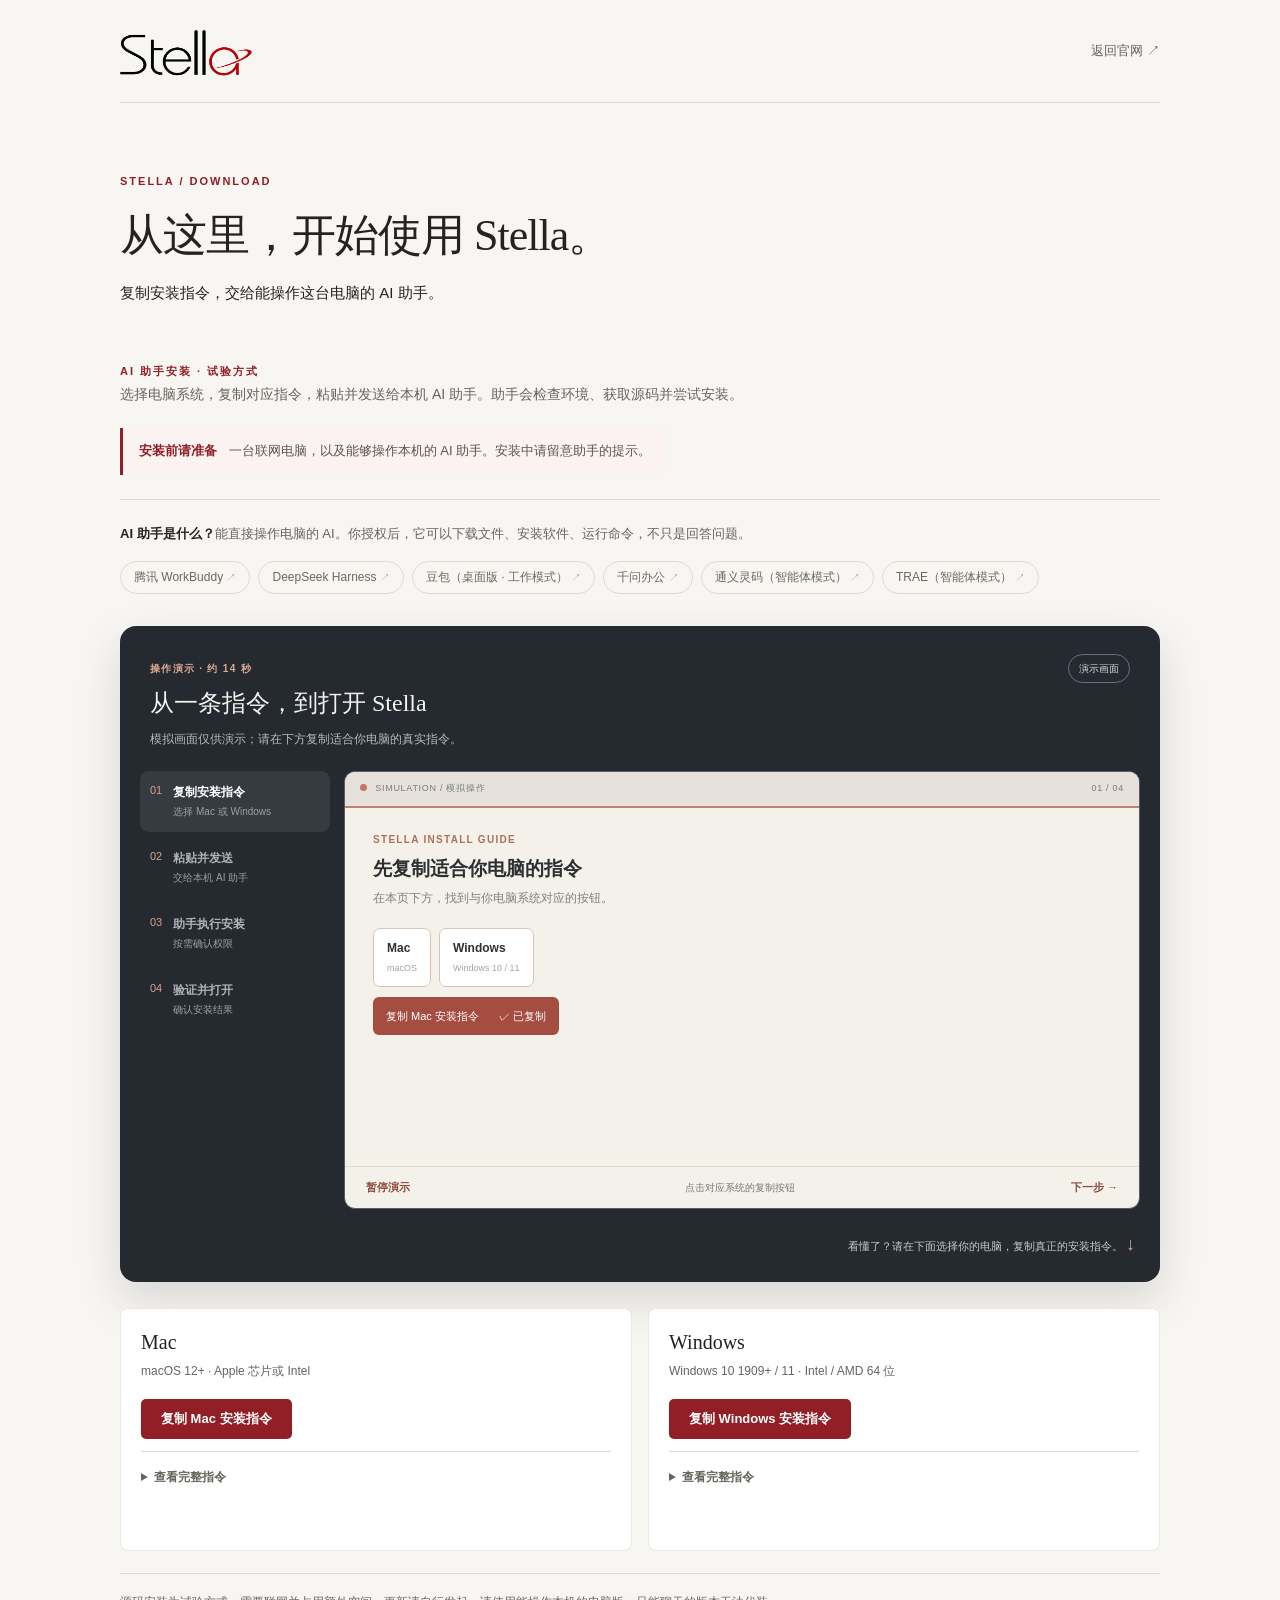
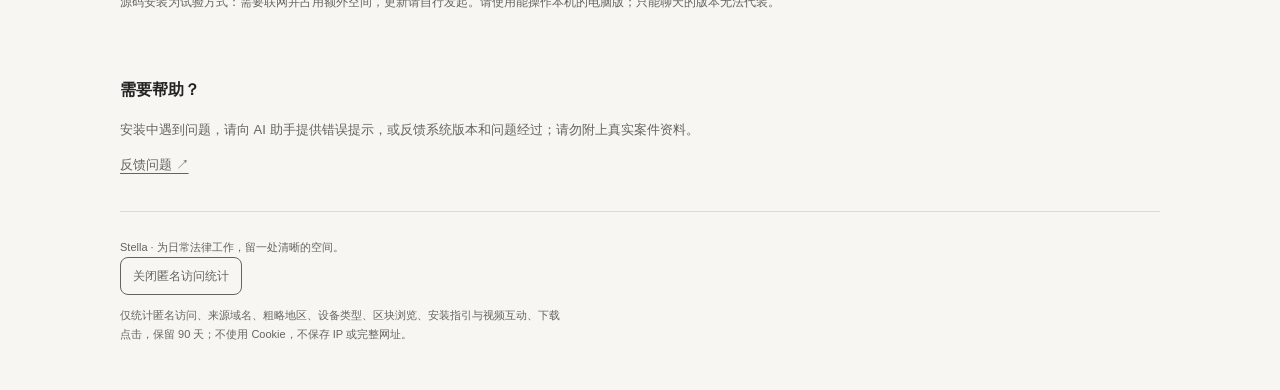
==== commit 1a4160dd: "Integrate installation guide and refine walkthrough" ====
--- a/docs/download.html
+++ b/docs/download.html
@@ -1,2 +1,2 @@
-<!doctype html><html lang="zh-CN"><head><meta charset="utf-8"><meta name="viewport" content="width=device-width, initial-scale=1"><title>下载与安装 · Stella</title><meta name="description" content="复制适合电脑系统的安装指令，让 AI 助手从源码安装 Stella。"><link rel="stylesheet" href="download-guide-20261024.css"><link rel="stylesheet" href="analytics-20261021.css"><script defer src="analytics-20261031.js?v=20261105"></script><link rel="stylesheet" href="source-install.css?v=20261113"><link rel="stylesheet" href="windows-beta-20261031.css?v=20261031"><script defer src="source-install.js?v=20261105"></script><script defer src="install-walkthrough.js?v=20261113"></script><script defer src="windows-beta-20261031.js?v=20261031"></script><link rel="stylesheet" href="typography-20261104.css">
-</head><body><header><a class="brand" href="index.html"><img src="assets/stella-brand.svg" alt="Stella" width="132" height="50"></a><a href="index.html">返回官网 ↗</a></header><main><section id="download"><div class="intro"><p class="eyebrow">STELLA / DOWNLOAD</p><h1>从这里，开始使用 Stella。</h1><p>复制安装指令，交给能操作这台电脑的 AI 助手。</p><aside class="beta-notice" data-windows-beta hidden aria-labelledby="beta-notice-title"><p class="eyebrow">重要提示 / RELEASE STATUS</p><h2 id="beta-notice-title">Windows 版本仍在开发中，现为测试版。</h2><ul><li><strong>组件下载慢：</strong>首次安装及后续更新可能需要联网下载浏览器、文字识别等依赖组件，下载速度较慢或中途中断。</li><li><strong>部分功能可能不可用：</strong>安装完成后，个别依赖组件可能无法正常安装、无法启动，导致对应功能无法正常使用。</li><li><strong>建议：</strong>如无 Windows 环境的特殊需要，日常使用请优先选择 Mac 版；试用 Windows 版时请在升级前备份重要资料。</li></ul><p class="beta-notice-link"><a href="#source-prompt-windows">查看 Windows 安装指令 ↗</a> · <a href="https://github.com/liu-zongjin/stella-downloads/issues/new">反馈使用中的问题 ↗</a></p></aside></div><section class="source-agent" id="agent-install" aria-labelledby="agent-title"><div class="source-intro"><span class="eyebrow">AI 助手源码安装 · 试验方式</span><h2 id="agent-title">复制一句话，让 AI 帮你安装。</h2><p class="source-lead">选择电脑系统，复制指令并粘贴给这台电脑上的 AI 助手。它会从 GitHub 获取源码并尝试完成安装，无需再下载安装包。</p><p class="source-benefit"><strong>抢先体验最新优化与功能</strong> 源码安装可以体验作者已提交到 GitHub 的更新。</p></div><div class="source-def"><p><strong>AI 助手是什么？</strong>能直接操作电脑的 AI。你授权后，它可以下载文件、安装软件、运行命令，不只是回答问题。</p><div class="source-chips" aria-label="可用的 AI 助手"><a href="https://www.workbuddy.cn/" target="_blank" rel="noopener noreferrer">腾讯 WorkBuddy <span aria-hidden="true">↗</span></a><a href="https://www.doubao.com/download" target="_blank" rel="noopener noreferrer">豆包（桌面版 · 工作模式） <span aria-hidden="true">↗</span></a><a href="https://qwenwork.cn/" target="_blank" rel="noopener noreferrer">千问办公 <span aria-hidden="true">↗</span></a><a href="https://lingma.aliyun.com/download" target="_blank" rel="noopener noreferrer">通义灵码（智能体模式） <span aria-hidden="true">↗</span></a><a href="https://www.trae.cn/" target="_blank" rel="noopener noreferrer">TRAE（智能体模式） <span aria-hidden="true">↗</span></a></div></div><section class="walkthrough" aria-labelledby="demo-title" data-walkthrough><div class="walk-head"><div><span class="walk-label">操作演示 · 约 40 秒</span><h3 id="demo-title">从一条指令，到打开 Stella</h3><p>模拟画面仅供演示；请在下方复制适合你电脑的真实指令。</p></div><span class="walk-badge">演示画面</span></div><div class="walk-layout"><ol class="walk-nav" aria-label="演示步骤"><li><button type="button" data-step="0"><span>01</span><div><strong>复制安装指令</strong><small>选择 Mac 或 Windows</small></div></button></li><li><button type="button" data-step="1"><span>02</span><div><strong>粘贴并发送</strong><small>交给本机 AI 助手</small></div></button></li><li><button type="button" data-step="2"><span>03</span><div><strong>助手执行安装</strong><small>按需确认权限</small></div></button></li><li><button type="button" data-step="3"><span>04</span><div><strong>验证并打开</strong><small>确认安装结果</small></div></button></li></ol><div class="walk-player"><div class="walk-top"><span><i></i> SIMULATION / 模拟操作</span><span class="walk-counter" data-counter>01 / 04</span></div><div class="walk-screen"><div class="walk-scene" data-scene="0"><div class="scene-kicker">STELLA INSTALL GUIDE</div><h4>先复制适合你电脑的指令</h4><p>在本页下方，找到与你电脑系统对应的按钮。</p><div class="mock-choices"><div>Mac <span>macOS</span></div><div>Windows <span>Windows 10 / 11</span></div></div><div class="mock-copy">复制 Mac 安装指令 <span>✓ 已复制</span></div><div class="mock-pointer">↖</div></div><div class="walk-scene" data-scene="1" hidden><div class="scene-kicker">YOUR AI ASSISTANT</div><h4>打开本机 AI 助手，粘贴并发送</h4><p>先在电脑上打开已安装的助手，进入工作或智能体模式。</p><div class="assistant-demo" aria-hidden="true"><div class="assistant-desktop"><div class="desktop-title">你的电脑桌面 <span>选择一个已安装的 AI 助手</span></div><div class="desktop-apps"><div class="desktop-app selected"><b>W</b><span>腾讯<br>WorkBuddy</span></div><div class="desktop-app"><b>豆</b><span>豆包<br>桌面版 · 工作模式</span></div><div class="desktop-app"><b>千</b><span>千问办公</span></div><div class="desktop-app"><b>灵</b><span>通义灵码<br>智能体模式</span></div><div class="desktop-app"><b>T</b><span>TRAE<br>智能体模式</span></div></div><div class="desktop-pointer">↖</div><div class="desktop-hint">双击打开 · 以 WorkBuddy 为例</div></div><div class="assistant-window"><div class="assistant-window-head"><span>✦ &nbsp; 本机 AI 助手 <small>工作 / 智能体模式</small></span><span>— &nbsp; □ &nbsp; ×</span></div><div class="chat-history"><div class="chat-welcome">你好，我可以协助你完成电脑上的任务。</div><div class="chat-message">请在这台电脑上安装 Stella，检查环境并验证安装结果…<small>已发送 ✓</small></div></div><div class="chat-compose"><div class="compose-placeholder">在这里输入或粘贴指令</div><div class="compose-text">请在这台电脑上安装 Stella，检查环境并验证安装结果…</div><div class="compose-actions"><span>粘贴：⌘ V / Ctrl V</span><b>↑</b></div></div><div class="send-pointer">↖</div></div></div><p class="scene-tip">示例以 WorkBuddy 打开方式为例；选择你已安装的助手，粘贴后点击发送。</p><p class="walk-sr">演示：在电脑桌面打开已安装的 AI 助手，进入工作或智能体模式；在底部输入框按 Mac 的 Command V 或 Windows 的 Control V 粘贴指令，然后点击发送。发送后，消息出现在上方的聊天记录中。</p></div><div class="walk-scene" data-scene="2" hidden><div class="scene-kicker">ASSISTANT AT WORK</div><h4>助手开始检查并安装</h4><p>留意对话；如需权限或安装依赖，按提示确认。</p><div class="mock-process"><div><span>✓</span> 读取安装说明，检查电脑环境</div><div><span>✓</span> 获取源码，准备所需依赖</div><div><span>◌</span> 安装并编译 Stella</div><div><span>○</span> 启动客户端，检查运行状态</div></div><div class="scene-tip">实际步骤与耗时会因电脑和网络而不同</div></div><div class="walk-scene" data-scene="3" hidden><div class="scene-kicker">INSTALLATION VERIFIED</div><h4>等待验证结果，再打开 Stella</h4><p>助手确认客户端可以打开并正常退出后，即可开始使用。</p><div class="mock-result"><div class="result-icon">✦</div><div><strong>Stella 已安装</strong><small>客户端已打开并完成基本验证</small></div><span>✓</span></div><div class="scene-tip">这是成功时的示例；遇到错误时请让助手继续排查。</div></div></div><div class="walk-controls"><button type="button" class="walk-toggle" data-toggle aria-pressed="false">暂停演示</button><span data-caption>点击对应系统的复制按钮</span><button type="button" class="walk-next" data-next>下一步 →</button></div></div></div><p class="walk-after">看懂了？请在下面选择你的电脑，复制真正的安装指令。 <span>↓</span></p></section><div class="source-cards"><div class="source-card"><h3>Mac</h3><p>macOS 12+ · Apple 芯片或 Intel</p><details class="source-prompt"><summary>查看完整指令</summary><textarea id="source-prompt-mac" readonly aria-label="Mac AI 安装指令">请在这台 Mac 上，从 https://github.com/liu-zongjin/apex-legal-os 安装 Stella 源码版。先读取仓库的 docs/MACOS_SOURCE_DEPLOYMENT.md，检查本机环境，按说明安装依赖、编译并验证原生客户端能够打开和正常退出。请保留已有 Stella 安装和所有用户资料，不要覆盖、重置或删除已有源码、数据库、附件、浏览器资料或设置，也不要关闭系统安全保护。需要安装系统软件、权限或遇到错误时请说明原因；未验证成功时不要说已经安装完成。</textarea></details><button class="source-copy" type="button" data-copy-prompt="source-prompt-mac">复制 Mac 安装指令</button><span class="source-copy-status" aria-live="polite"></span></div><div class="source-card"><h3>Windows</h3><p>Windows 10 1909+ / 11 · Intel / AMD 64 位</p><details class="source-prompt"><summary>查看完整指令</summary><textarea id="source-prompt-windows" readonly aria-label="Windows AI 安装指令">请在这台 Windows 电脑上，从 https://github.com/liu-zongjin/apex-legal-os 安装 Stella 源码版。先读取仓库的 docs/WINDOWS_SOURCE_DEPLOYMENT.md，按其中的检查、安装和验证步骤执行，创建桌面快捷方式并验证客户端窗口能打开和正常关闭。请保留已有 Stella 安装与数据，不要删除、覆盖或重置任何用户资料，也不要关闭系统安全保护。如果需要我确认权限或安装软件，请说明原因；失败时根据实际错误诊断，不要声称安装成功。</textarea></details><button class="source-copy" type="button" data-copy-prompt="source-prompt-windows">复制 Windows 安装指令</button><span class="source-copy-status" aria-live="polite"></span></div></div><p class="source-footnote">源码安装为试验方式：需要联网并占用额外空间，更新请自行发起。请使用能操作本机的电脑版；只能聊天的版本无法代装。</p></section><aside class="support"><h3>需要帮助？</h3><p>安装中遇到问题，请向 AI 助手提供错误提示，或反馈系统版本和问题经过；请勿附上真实案件资料。</p><a href="https://github.com/liu-zongjin/stella-downloads/issues/new">反馈问题 ↗</a></aside></section></main><footer><a href="index.html">Stella · 为日常法律工作，留一处清晰的空间。</a><button id="analytics-toggle" class="analytics-toggle" type="button" aria-pressed="false">关闭匿名访问统计</button><p id="analytics-note">本站使用匿名访问统计，不使用 Cookie，仅记录访问与安装指引、视频互动；可随时关闭。</p></footer></body></html>+<!doctype html><html lang="zh-CN"><head><meta charset="utf-8"><script>if(new URLSearchParams(location.search).get("embedded")==="1")document.documentElement.classList.add("embedded-guide");</script><meta name="viewport" content="width=device-width, initial-scale=1"><title>下载与安装 · Stella</title><meta name="description" content="复制适合电脑系统的安装指令，让 AI 助手从源码安装 Stella。"><link rel="stylesheet" href="download-guide-20261024.css"><link rel="stylesheet" href="analytics-20261021.css"><script defer src="analytics-20261031.js?v=20261105"></script><link rel="stylesheet" href="source-install.css?v=20261119"><link rel="stylesheet" href="windows-beta-20261031.css?v=20261031"><script defer src="source-install.js?v=20261105"></script><script defer src="install-walkthrough.js?v=20261119"></script><script defer src="windows-beta-20261031.js?v=20261031"></script><link rel="stylesheet" href="typography-20261104.css">
+</head><body><header><a class="brand" href="index.html"><img src="assets/stella-brand.svg" alt="Stella" width="132" height="50"></a><a href="index.html">返回官网 ↗</a></header><main><section id="download"><div class="intro"><p class="eyebrow">STELLA / DOWNLOAD</p><h1 id="agent-title">从这里，开始使用 Stella。</h1><p>复制安装指令，交给能操作这台电脑的 AI 助手。</p><aside class="beta-notice" data-windows-beta hidden aria-labelledby="beta-notice-title"><p class="eyebrow">重要提示 / RELEASE STATUS</p><h2 id="beta-notice-title">Windows 版本仍在开发中，现为测试版。</h2><ul><li><strong>组件下载慢：</strong>首次安装及后续更新可能需要联网下载浏览器、文字识别等依赖组件，下载速度较慢或中途中断。</li><li><strong>部分功能可能不可用：</strong>安装完成后，个别依赖组件可能无法正常安装、无法启动，导致对应功能无法正常使用。</li><li><strong>建议：</strong>如无 Windows 环境的特殊需要，日常使用请优先选择 Mac 版；试用 Windows 版时请在升级前备份重要资料。</li></ul><p class="beta-notice-link"><a href="#source-prompt-windows">查看 Windows 安装指令 ↗</a> · <a href="https://github.com/liu-zongjin/stella-downloads/issues/new">反馈使用中的问题 ↗</a></p></aside></div><section class="source-agent" id="agent-install" aria-labelledby="agent-title"><div class="source-intro"><span class="eyebrow">AI 助手安装 · 试验方式</span><p class="source-lead">选择电脑系统，复制对应指令，粘贴并发送给本机 AI 助手。助手会检查环境、获取源码并尝试安装。</p><p class="source-benefit"><strong>安装前请准备</strong> 一台联网电脑，以及能够操作本机的 AI 助手。安装中请留意助手的提示。</p></div><div class="source-def"><p><strong>AI 助手是什么？</strong>能直接操作电脑的 AI。你授权后，它可以下载文件、安装软件、运行命令，不只是回答问题。</p><div class="source-chips" aria-label="可用的 AI 助手"><a href="https://www.workbuddy.cn/" target="_blank" rel="noopener noreferrer">腾讯 WorkBuddy <span aria-hidden="true">↗</span></a><a href="https://www.deepseek.com/harness/" target="_blank" rel="noopener noreferrer">DeepSeek Harness <span aria-hidden="true">↗</span></a><a href="https://www.doubao.com/download" target="_blank" rel="noopener noreferrer">豆包（桌面版 · 工作模式） <span aria-hidden="true">↗</span></a><a href="https://qwenwork.cn/" target="_blank" rel="noopener noreferrer">千问办公 <span aria-hidden="true">↗</span></a><a href="https://lingma.aliyun.com/download" target="_blank" rel="noopener noreferrer">通义灵码（智能体模式） <span aria-hidden="true">↗</span></a><a href="https://www.trae.cn/" target="_blank" rel="noopener noreferrer">TRAE（智能体模式） <span aria-hidden="true">↗</span></a></div></div><section class="walkthrough" aria-labelledby="demo-title" data-walkthrough><div class="walk-head"><div><span class="walk-label">操作演示 · 约 14 秒</span><h3 id="demo-title">从一条指令，到打开 Stella</h3><p>模拟画面仅供演示；请在下方复制适合你电脑的真实指令。</p></div><span class="walk-badge">演示画面</span></div><div class="walk-layout"><ol class="walk-nav" aria-label="演示步骤"><li><button type="button" data-step="0"><span>01</span><div><strong>复制安装指令</strong><small>选择 Mac 或 Windows</small></div></button></li><li><button type="button" data-step="1"><span>02</span><div><strong>粘贴并发送</strong><small>交给本机 AI 助手</small></div></button></li><li><button type="button" data-step="2"><span>03</span><div><strong>助手执行安装</strong><small>按需确认权限</small></div></button></li><li><button type="button" data-step="3"><span>04</span><div><strong>验证并打开</strong><small>确认安装结果</small></div></button></li></ol><div class="walk-player"><div class="walk-top"><span><i></i> SIMULATION / 模拟操作</span><span class="walk-counter" data-counter>01 / 04</span></div><div class="walk-screen"><div class="walk-scene" data-scene="0"><div class="scene-kicker">STELLA INSTALL GUIDE</div><h4>先复制适合你电脑的指令</h4><p>在本页下方，找到与你电脑系统对应的按钮。</p><div class="mock-choices"><div>Mac <span>macOS</span></div><div>Windows <span>Windows 10 / 11</span></div></div><div class="mock-copy">复制 Mac 安装指令 <span>✓ 已复制</span><i class="mock-pointer" aria-hidden="true"></i></div></div><div class="walk-scene" data-scene="1" hidden><div class="scene-kicker">YOUR AI ASSISTANT</div><h4>打开本机 AI 助手，粘贴并发送</h4><p>先在电脑上打开已安装的助手，进入工作或智能体模式。</p><div class="assistant-demo" aria-hidden="true"><div class="assistant-desktop"><div class="desktop-title">你的电脑桌面 <span>选择一个已安装的 AI 助手</span></div><div class="desktop-apps"><div class="desktop-app selected"><b>W</b><span>腾讯<br>WorkBuddy</span></div><div class="desktop-app deepseek-app"><b>DS</b><span>DeepSeek<br>Harness</span></div><div class="desktop-app"><b>豆</b><span>豆包<br>桌面版 · 工作模式</span></div><div class="desktop-app"><b>千</b><span>千问办公</span></div><div class="desktop-app"><b>灵</b><span>通义灵码<br>智能体模式</span></div><div class="desktop-app"><b>T</b><span>TRAE<br>智能体模式</span></div></div><i class="desktop-pointer" aria-hidden="true"></i><div class="desktop-hint">双击打开 · 以 WorkBuddy 为例</div></div><div class="assistant-window"><div class="assistant-window-head"><span>✦ &nbsp; 本机 AI 助手 <small>工作 / 智能体模式</small></span><span>— &nbsp; □ &nbsp; ×</span></div><div class="chat-history"><div class="chat-welcome">你好，我可以协助你完成电脑上的任务。</div><div class="chat-message">请在这台电脑上安装 Stella，检查环境并验证安装结果…<small>已发送 ✓</small></div></div><div class="chat-compose"><div class="compose-placeholder">在这里输入或粘贴指令</div><div class="compose-text">请在这台电脑上安装 Stella，检查环境并验证安装结果…</div><div class="compose-actions"><span>粘贴：⌘ V / Ctrl V</span><b>↑</b></div></div><i class="send-pointer" aria-hidden="true"></i></div></div><p class="scene-tip">示例以 WorkBuddy 打开方式为例；选择你已安装的助手，粘贴后点击发送。</p><p class="walk-sr">演示：在电脑桌面打开已安装的 AI 助手，进入工作或智能体模式；在底部输入框按 Mac 的 Command V 或 Windows 的 Control V 粘贴指令，然后点击发送。发送后，消息出现在上方的聊天记录中。</p></div><div class="walk-scene" data-scene="2" hidden><div class="scene-kicker">ASSISTANT AT WORK</div><h4>助手开始检查并安装</h4><p>留意对话；如需权限或安装依赖，按提示确认。</p><div class="mock-process"><div><span>✓</span> 读取安装说明，检查电脑环境</div><div><span>✓</span> 获取源码，准备所需依赖</div><div><span>◌</span> 安装并编译 Stella</div><div><span>○</span> 启动客户端，检查运行状态</div></div><div class="scene-tip">实际步骤与耗时会因电脑和网络而不同</div></div><div class="walk-scene" data-scene="3" hidden><div class="scene-kicker">INSTALLATION VERIFIED</div><h4>等待验证结果，再打开 Stella</h4><p>助手确认客户端可以打开并正常退出后，即可开始使用。</p><div class="mock-result"><div class="result-icon">✦</div><div><strong>Stella 已安装</strong><small>客户端已打开并完成基本验证</small></div><span>✓</span></div><div class="scene-tip">这是成功时的示例；遇到错误时请让助手继续排查。</div></div></div><div class="walk-controls"><button type="button" class="walk-toggle" data-toggle aria-pressed="false">暂停演示</button><span data-caption>点击对应系统的复制按钮</span><button type="button" class="walk-next" data-next>下一步 →</button></div></div></div><p class="walk-after">看懂了？请在下面选择你的电脑，复制真正的安装指令。 <span>↓</span></p></section><div class="source-cards"><div class="source-card"><h3>Mac</h3><p>macOS 12+ · Apple 芯片或 Intel</p><details class="source-prompt"><summary>查看完整指令</summary><textarea id="source-prompt-mac" readonly aria-label="Mac AI 安装指令">请在这台 Mac 上，从 https://github.com/liu-zongjin/apex-legal-os 安装 Stella 源码版。先读取仓库的 docs/MACOS_SOURCE_DEPLOYMENT.md，检查本机环境，按说明安装依赖、编译并验证原生客户端能够打开和正常退出。请保留已有 Stella 安装和所有用户资料，不要覆盖、重置或删除已有源码、数据库、附件、浏览器资料或设置，也不要关闭系统安全保护。需要安装系统软件、权限或遇到错误时请说明原因；未验证成功时不要说已经安装完成。</textarea></details><button class="source-copy" type="button" data-copy-prompt="source-prompt-mac">复制 Mac 安装指令</button><span class="source-copy-status" aria-live="polite"></span></div><div class="source-card"><h3>Windows</h3><p>Windows 10 1909+ / 11 · Intel / AMD 64 位</p><details class="source-prompt"><summary>查看完整指令</summary><textarea id="source-prompt-windows" readonly aria-label="Windows AI 安装指令">请在这台 Windows 电脑上，从 https://github.com/liu-zongjin/apex-legal-os 安装 Stella 源码版。先读取仓库的 docs/WINDOWS_SOURCE_DEPLOYMENT.md，按其中的检查、安装和验证步骤执行，创建桌面快捷方式并验证客户端窗口能打开和正常关闭。请保留已有 Stella 安装与数据，不要删除、覆盖或重置任何用户资料，也不要关闭系统安全保护。如果需要我确认权限或安装软件，请说明原因；失败时根据实际错误诊断，不要声称安装成功。</textarea></details><button class="source-copy" type="button" data-copy-prompt="source-prompt-windows">复制 Windows 安装指令</button><span class="source-copy-status" aria-live="polite"></span></div></div><p class="source-footnote">源码安装为试验方式：需要联网并占用额外空间，更新请自行发起。请使用能操作本机的电脑版；只能聊天的版本无法代装。</p></section><aside class="support"><h3>需要帮助？</h3><p>安装中遇到问题，请向 AI 助手提供错误提示，或反馈系统版本和问题经过；请勿附上真实案件资料。</p><a href="https://github.com/liu-zongjin/stella-downloads/issues/new">反馈问题 ↗</a></aside></section></main><footer><a href="index.html">Stella · 为日常法律工作，留一处清晰的空间。</a><button id="analytics-toggle" class="analytics-toggle" type="button" aria-pressed="false">关闭匿名访问统计</button><p id="analytics-note">本站使用匿名访问统计，不使用 Cookie，仅记录访问与安装指引、视频互动；可随时关闭。</p></footer></body></html>
--- a/docs/source-install.css
+++ b/docs/source-install.css
@@ -1,5 +1,5 @@
 @charset "UTF-8";
-.source-agent{margin:0 0 38px;padding:34px 36px;background:#fff;border:1px solid var(--line);border-radius:10px}
+.source-agent{margin:0 0 38px;padding:0;background:transparent;border:0;border-radius:0}
 .source-intro h2{font:500 clamp(23px,3vw,30px)/1.35 "Songti SC",serif;letter-spacing:-.5px;margin:12px 0 14px}
 .source-lead{margin:0;font-size:14px;line-height:1.85;color:var(--muted);max-width:700px}
 .source-def{margin-top:24px;padding-top:22px;border-top:1px solid var(--line)}
@@ -11,7 +11,7 @@
 .source-chips a span{font-size:10px;color:#a8a09a;transition:color .15s}
 .source-chips a:hover span{color:var(--red)}
 .source-cards{display:grid;grid-template-columns:1fr 1fr;gap:16px;margin-top:26px}
-.source-card{display:flex;flex-direction:column;background:var(--paper);border:1px solid #ebe8e1;border-radius:8px;padding:20px}
+.source-card{display:flex;flex-direction:column;background:#fff;border:1px solid #ebe8e1;border-radius:8px;padding:20px}
 .source-card h3{font:500 20px/1.3 "Songti SC",serif;margin:0}
 .source-card>p{margin:6px 0 14px;font-size:12px;color:var(--muted)}
 .source-card textarea{flex:1;width:100%;min-height:150px;resize:vertical;padding:14px;border:1px solid var(--line);border-radius:6px;background:#fff;color:#4c4944;font:12.5px/1.75 -apple-system,BlinkMacSystemFont,"PingFang SC",sans-serif}
@@ -19,7 +19,7 @@
 .source-copy:hover{filter:brightness(.94)}
 .source-copy-status{display:block;color:var(--muted);font-size:12px;min-height:1.6em;margin-top:8px}
 .source-footnote{margin:22px 0 0;padding-top:18px;border-top:1px solid var(--line);font-size:12px;color:var(--muted)}
-@media(max-width:650px){.source-agent{padding:24px 18px}.source-cards{grid-template-columns:1fr}.source-chips a{font-size:11px;padding:5px 11px}}
+@media(max-width:650px){.source-cards{grid-template-columns:1fr}.source-chips a{font-size:11px;padding:5px 11px}}
 
 .install-choices{display:grid;grid-template-columns:1fr 1fr;gap:16px;margin:0 0 38px}.install-choices a{display:flex;flex-direction:column;gap:8px;padding:24px 26px;background:#fff;border:1px solid var(--line);border-radius:10px;color:var(--ink);text-decoration:none;transition:border-color .15s,transform .15s}.install-choices a:hover{border-color:var(--red);transform:translateY(-2px)}.install-choices span{font-size:12px;color:var(--red);font-weight:600}.install-choices strong{font:500 22px/1.4 "Songti SC",serif}.install-choices small{color:var(--muted);font-size:13px}.package-intro{padding:22px 0 12px;scroll-margin-top:24px}.package-intro h2{font:500 clamp(23px,3vw,30px)/1.35 "Songti SC",serif;margin:12px 0}.package-intro p{color:var(--muted);font-size:14px;line-height:1.8}.source-agent{scroll-margin-top:24px}.source-prompt{order:2;margin-top:12px}.source-prompt summary{cursor:pointer;color:var(--muted);font-size:12px}.source-prompt textarea{display:block;margin-top:10px;box-sizing:border-box}.source-copy{order:1}.source-copy-status{order:3}.source-card>p{margin-bottom:4px}@media(max-width:650px){.install-choices{grid-template-columns:1fr}.install-choices a{padding:20px}}
 
@@ -30,3 +30,34 @@
 .assistant-demo{position:relative;height:225px;margin-top:14px;overflow:hidden;border-radius:9px;background:#dbe5e4;border:1px solid #d3d8d4}.assistant-desktop{position:absolute;inset:0;padding:13px 14px;color:#fff;background:linear-gradient(135deg,#677d8d,#8aa99e 56%,#c2c8ab);animation:desktop-out .55s 4.2s forwards}.desktop-title{font-size:11px;font-weight:700;text-shadow:0 1px 3px #283e4880}.desktop-title span{float:right;font-size:10px;font-weight:400}.desktop-apps{display:flex;gap:8px;margin-top:16px;align-items:flex-start}.desktop-app{width:20%;min-width:0;text-align:center;font-size:10px;line-height:1.3;padding:4px 2px;border-radius:7px}.desktop-app.selected{animation:select-app .5s 2s forwards}.desktop-app b{display:grid;place-items:center;margin:0 auto 5px;width:35px;height:35px;border-radius:10px;background:#fff;color:#526d66;font-size:16px;box-shadow:0 3px 7px #263a3c40}.desktop-app:nth-child(2) b{color:#835eb0}.desktop-app:nth-child(3) b{color:#6382a3}.desktop-app:nth-child(4) b{color:#bd7650}.desktop-app:nth-child(5) b{color:#334b4d}.desktop-app span{display:block;text-shadow:0 1px 3px #263a3c}.desktop-hint{position:absolute;bottom:12px;left:14px;font-size:10px;color:#fff}.desktop-pointer,.send-pointer{position:absolute;color:#263532;text-shadow:1px 1px #fff;font-size:27px}.desktop-pointer{top:100px;left:16%;animation:desktop-cursor 2.2s ease both}.assistant-window{position:absolute;inset:9px;background:#fff;border-radius:8px;box-shadow:0 8px 24px #293a3940;display:flex;flex-direction:column;overflow:hidden;animation:window-in .55s 4.3s both}.assistant-window-head{display:flex;align-items:center;justify-content:space-between;padding:9px 12px;background:#f4f5f2;border-bottom:1px solid #e3e7e1;color:#465b50;font-size:10px;font-weight:700}.assistant-window-head small{font-size:9px;font-weight:400;color:#859188;margin-left:5px}.chat-history{flex:1;min-height:0;padding:10px 12px;font-size:10px}.chat-welcome{color:#7c8580}.chat-message{float:right;clear:both;max-width:80%;margin-top:8px;background:#e3eee7;padding:7px 9px;border-radius:8px 8px 2px 8px;color:#35473d;animation:chat-sent .3s 10.4s both}.chat-message small{display:block;text-align:right;color:#789184;font-size:9px}.chat-compose{position:relative;margin:0 10px 10px;min-height:65px;padding:9px;border:1px solid #dbe2dc;border-radius:7px;font-size:10px}.compose-placeholder{position:absolute;color:#adb6ae;animation:placeholder-out .2s 6.2s forwards}.compose-text{color:#37463e;animation:compose-cycle 15.5s linear both}.compose-actions{display:flex;justify-content:space-between;align-items:center;margin-top:8px;color:#9aa59e;font-size:9px}.compose-actions b{display:grid;place-items:center;width:22px;height:22px;background:#617c6a;color:white;border-radius:5px;font-size:16px;animation:send-press .5s 9.8s}.send-pointer{right:15px;bottom:7px;animation:send-cursor 1.5s 8.8s both}@keyframes desktop-cursor{0%{opacity:0;transform:translate(25px,25px)}40%{opacity:1}100%{opacity:1;transform:translate(0,0)}}@keyframes select-app{to{background:#ffffff40;outline:1px solid #ffffff80}}@keyframes desktop-out{to{opacity:0;visibility:hidden;transform:scale(1.03)}}@keyframes window-in{from{opacity:0;transform:scale(.92)}to{opacity:1;transform:scale(1)}}@keyframes placeholder-out{to{opacity:0}}@keyframes compose-cycle{0%,39%{opacity:0}42%,63%{opacity:1}67%,100%{opacity:0}}@keyframes chat-sent{from{opacity:0;transform:translateY(5px)}to{opacity:1;transform:none}}@keyframes send-cursor{0%{opacity:0;transform:translate(16px,15px)}50%,100%{opacity:1;transform:none}}@keyframes send-press{50%{transform:scale(.83);background:#a44d40}}@media(max-width:650px){.assistant-demo{height:230px}.desktop-apps{gap:2px}.desktop-app{font-size:9px}.desktop-app b{width:30px;height:30px}.desktop-title span{float:none;display:block;margin-top:2px}.assistant-window-head small{display:block;margin:2px 0 0}}@media(prefers-reduced-motion:reduce){.assistant-desktop,.assistant-window,.desktop-pointer,.desktop-app.selected,.chat-message,.compose-placeholder,.compose-text,.compose-actions b,.send-pointer{animation:none}.assistant-desktop{position:relative;opacity:1}.assistant-demo{height:auto;display:grid;gap:8px;padding:8px;background:#dbe5e4}.assistant-desktop{min-height:160px;border-radius:6px}.assistant-window{position:relative;inset:auto;min-height:200px}.chat-message{opacity:1}.compose-text,.desktop-pointer,.send-pointer{display:none}.compose-placeholder{position:static}}
 
 .walkthrough[data-paused="true"] .walk-scene, .walkthrough[data-paused="true"] .walk-scene *{animation-play-state:paused}
+/* A native-shaped pointer and coordinated timing keep the simulated actions legible. */
+.mock-pointer,.desktop-pointer,.send-pointer{display:block;width:20px;height:25px;background:url('data:image/svg+xml,%3Csvg xmlns="http://www.w3.org/2000/svg" viewBox="0 0 24 30"%3E%3Cpath d="M3 2.5v20l5.3-5.1 4.2 9.2 3.4-1.5-4.3-9.1 7.4-.6z" fill="%23252a31" stroke="%23fff" stroke-width="1.8" stroke-linejoin="round"/%3E%3C/svg%3E') center/contain no-repeat;filter:drop-shadow(0 2px 2px #0004);font-size:0;text-shadow:none;pointer-events:none;z-index:2}
+.walk-scene{animation:scene-flow var(--scene-duration,4200ms) linear both}
+@keyframes scene-flow{0%{opacity:0;transform:translateY(5px)}8%{opacity:1;transform:translateY(0)}92%{opacity:1;transform:translateY(0)}100%{opacity:0;transform:translateY(-4px)}}
+.mock-copy{position:relative}.mock-pointer{position:absolute;left:auto;top:auto;right:15px;bottom:1px;animation:copy-cursor 2.5s cubic-bezier(.25,.8,.25,1) both}.mock-copy span{animation:copy-feedback .35s 1.9s both}
+@keyframes copy-cursor{0%{opacity:0;transform:translate(65px,42px)}20%{opacity:1}65%{opacity:1;transform:translate(0,0)}73%{transform:translate(0,0) scale(.88)}82%{transform:translate(0,0) scale(1)}100%{opacity:0;transform:translate(10px,8px)}}
+@keyframes copy-feedback{from{opacity:0;transform:translateY(3px)}to{opacity:1;transform:none}}
+.desktop-pointer{top:77px;left:10%;animation:desktop-cursor-smooth 2.4s cubic-bezier(.25,.8,.25,1) both}.desktop-app.selected{animation:select-app .4s 1.8s forwards}.assistant-desktop{animation:desktop-out .45s 2.8s forwards}.assistant-window{animation:window-in .5s 2.9s both}.compose-placeholder{animation:placeholder-out .2s 4.2s forwards}.compose-text{animation:compose-new 11.8s linear both}.send-pointer{right:18px;bottom:11px;animation:send-cursor-smooth 2.1s 5.3s cubic-bezier(.25,.8,.25,1) both}.compose-actions b{animation:send-press .4s 7s}.chat-message{animation:chat-sent .4s 7.4s both}
+@keyframes desktop-cursor-smooth{0%{opacity:0;transform:translate(50px,38px)}20%{opacity:1}70%{transform:translate(0,0);opacity:1}78%{transform:scale(.88)}86%{transform:scale(1)}100%{opacity:0}}
+@keyframes send-cursor-smooth{0%{opacity:0;transform:translate(-55px,-25px)}18%{opacity:1}75%{opacity:1;transform:translate(0,0)}83%{transform:scale(.88)}90%{transform:scale(1)}100%{opacity:0}}
+@keyframes compose-new{0%,35%{opacity:0}39%,60%{opacity:1}63%,100%{opacity:0}}
+@media(prefers-reduced-motion:reduce){.walk-scene,.mock-pointer,.mock-copy span,.desktop-pointer,.desktop-app.selected,.assistant-desktop,.assistant-window,.compose-placeholder,.compose-text,.send-pointer,.compose-actions b,.chat-message{animation:none}.mock-pointer{display:none}}
+.embedded-guide body{background:transparent}.embedded-guide header,.embedded-guide footer{display:none}.embedded-guide main{width:100%;margin:0}.embedded-guide .intro{padding-top:0}.embedded-guide .support{padding-bottom:0}.desktop-app{width:16.666%}.desktop-app.deepseek-app b{color:#4c6edb;font-size:12px}.desktop-pointer{left:8.4%}
+/* Hold a steady canvas while the demonstration changes scenes. */
+.walk-screen{min-height:360px}.walk-scene{animation:scene-soft-in .45s cubic-bezier(.22,1,.36,1) both}.walk-scene::before{content:"";position:absolute;top:0;left:0;height:2px;width:100%;background:#bd806b;transform-origin:left;animation:scene-progress var(--scene-duration,4200ms) linear both}
+@keyframes scene-soft-in{from{opacity:0;transform:translateY(4px)}to{opacity:1;transform:translateY(0)}}
+@keyframes scene-progress{from{transform:scaleX(0)}to{transform:scaleX(1)}}
+.walkthrough[data-paused="true"] .walk-scene::before{animation-play-state:paused}
+@media(max-width:650px){.walk-screen{min-height:380px}}
+@media(prefers-reduced-motion:reduce){.walk-scene,.walk-scene::before{animation:none}.walk-scene::before{display:none}}
+/* Shorter, coordinated actions keep the copy, paste and send sequence moving. */
+.mock-pointer{animation-duration:1.7s}.mock-copy span{animation-delay:1.3s}
+.desktop-pointer{animation-duration:1.65s}.desktop-app.selected{animation-delay:1.2s}.assistant-desktop{animation-delay:1.9s}.assistant-window{animation-delay:2s}
+.compose-placeholder{animation-delay:2.85s}.compose-text{animation-duration:8s}.send-pointer{animation-duration:1.4s;animation-delay:3.6s}.compose-actions b{animation-delay:4.75s}.chat-message{animation-delay:5s}
+.mock-process div:nth-child(2){animation-delay:.5s}.mock-process div:nth-child(3){animation-delay:1s}.mock-process div:nth-child(4){animation-delay:1.5s}
+@media(prefers-reduced-motion:reduce){.mock-pointer,.mock-copy span,.desktop-pointer,.desktop-app.selected,.assistant-desktop,.assistant-window,.compose-placeholder,.compose-text,.send-pointer,.compose-actions b,.chat-message,.mock-process div{animation:none}}
+
+/* Advance shortly after each action completes, while keeping the send sequence aligned. */
+.compose-text{animation-name:compose-compact;animation-duration:6.2s}
+@keyframes compose-compact{0%,46%{opacity:0}49%,78%{opacity:1}81%,100%{opacity:0}}
+@media(prefers-reduced-motion:reduce){.compose-text{animation:none}}
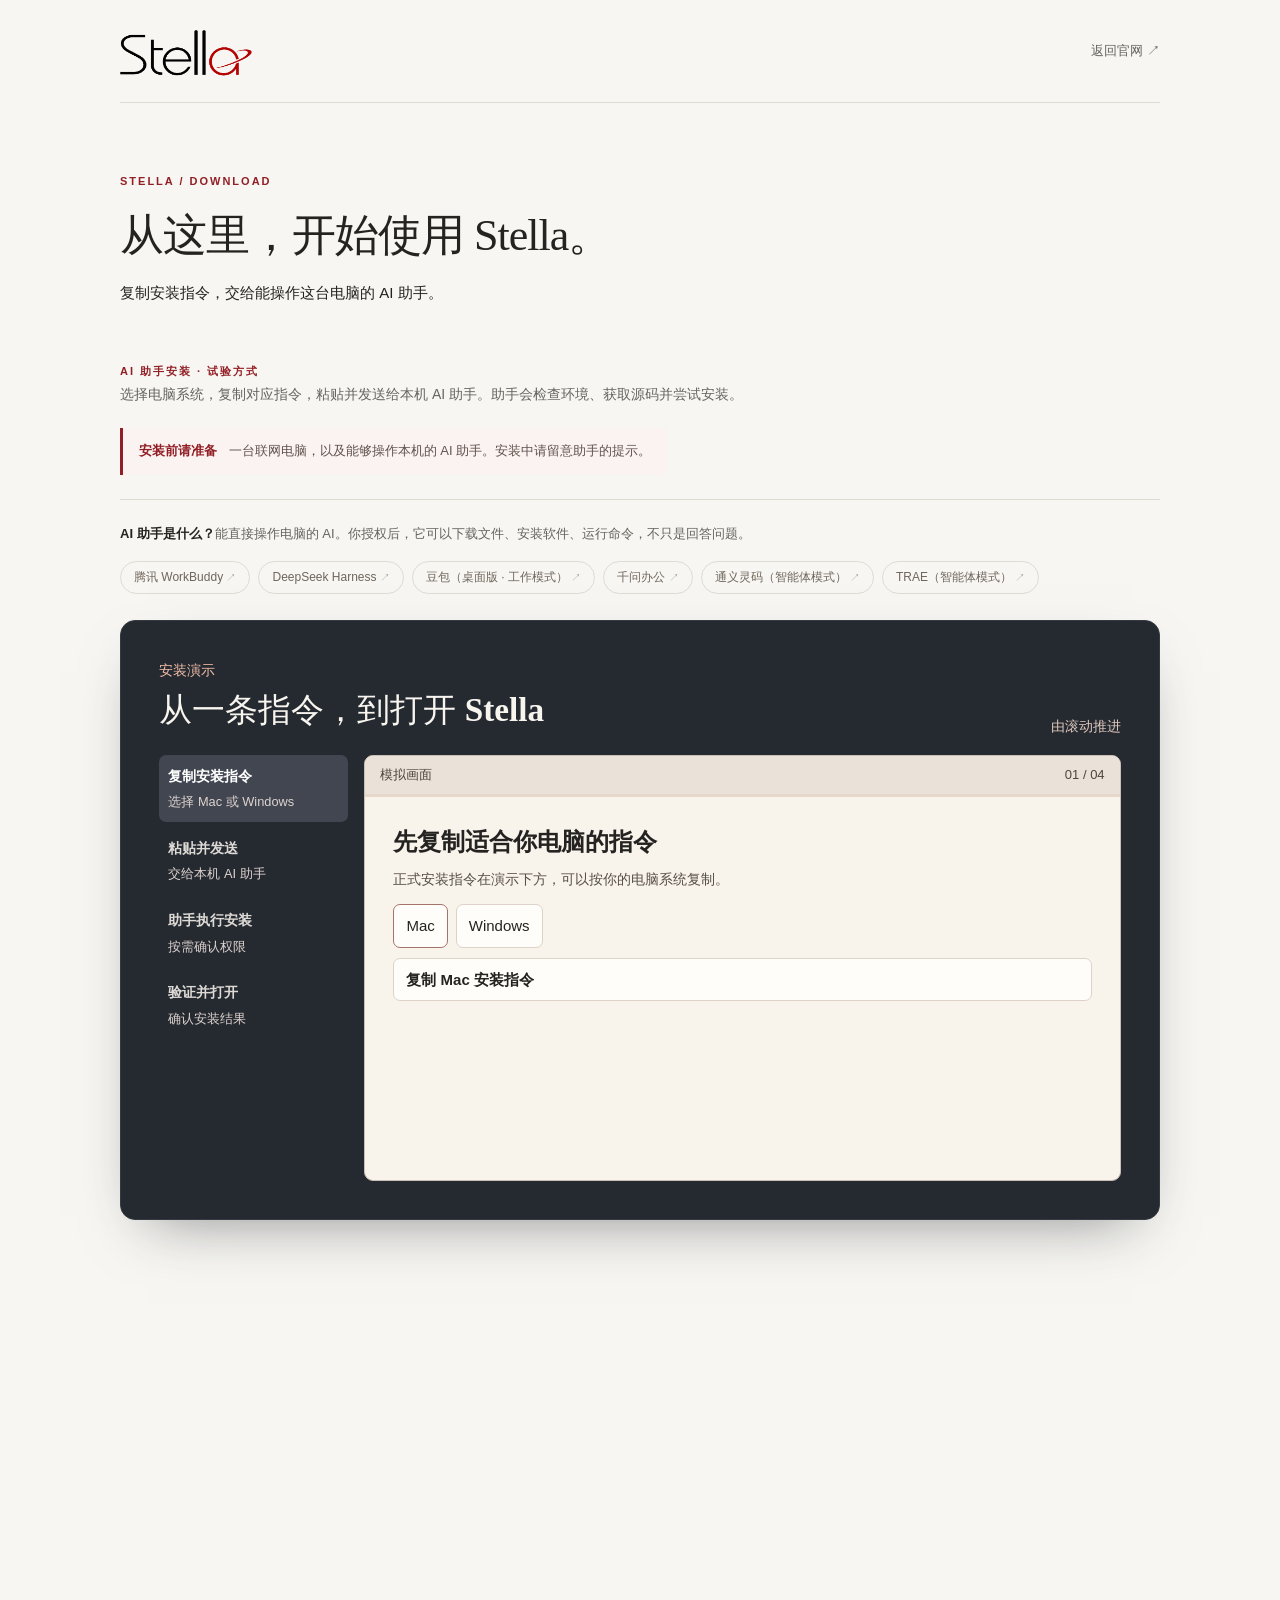
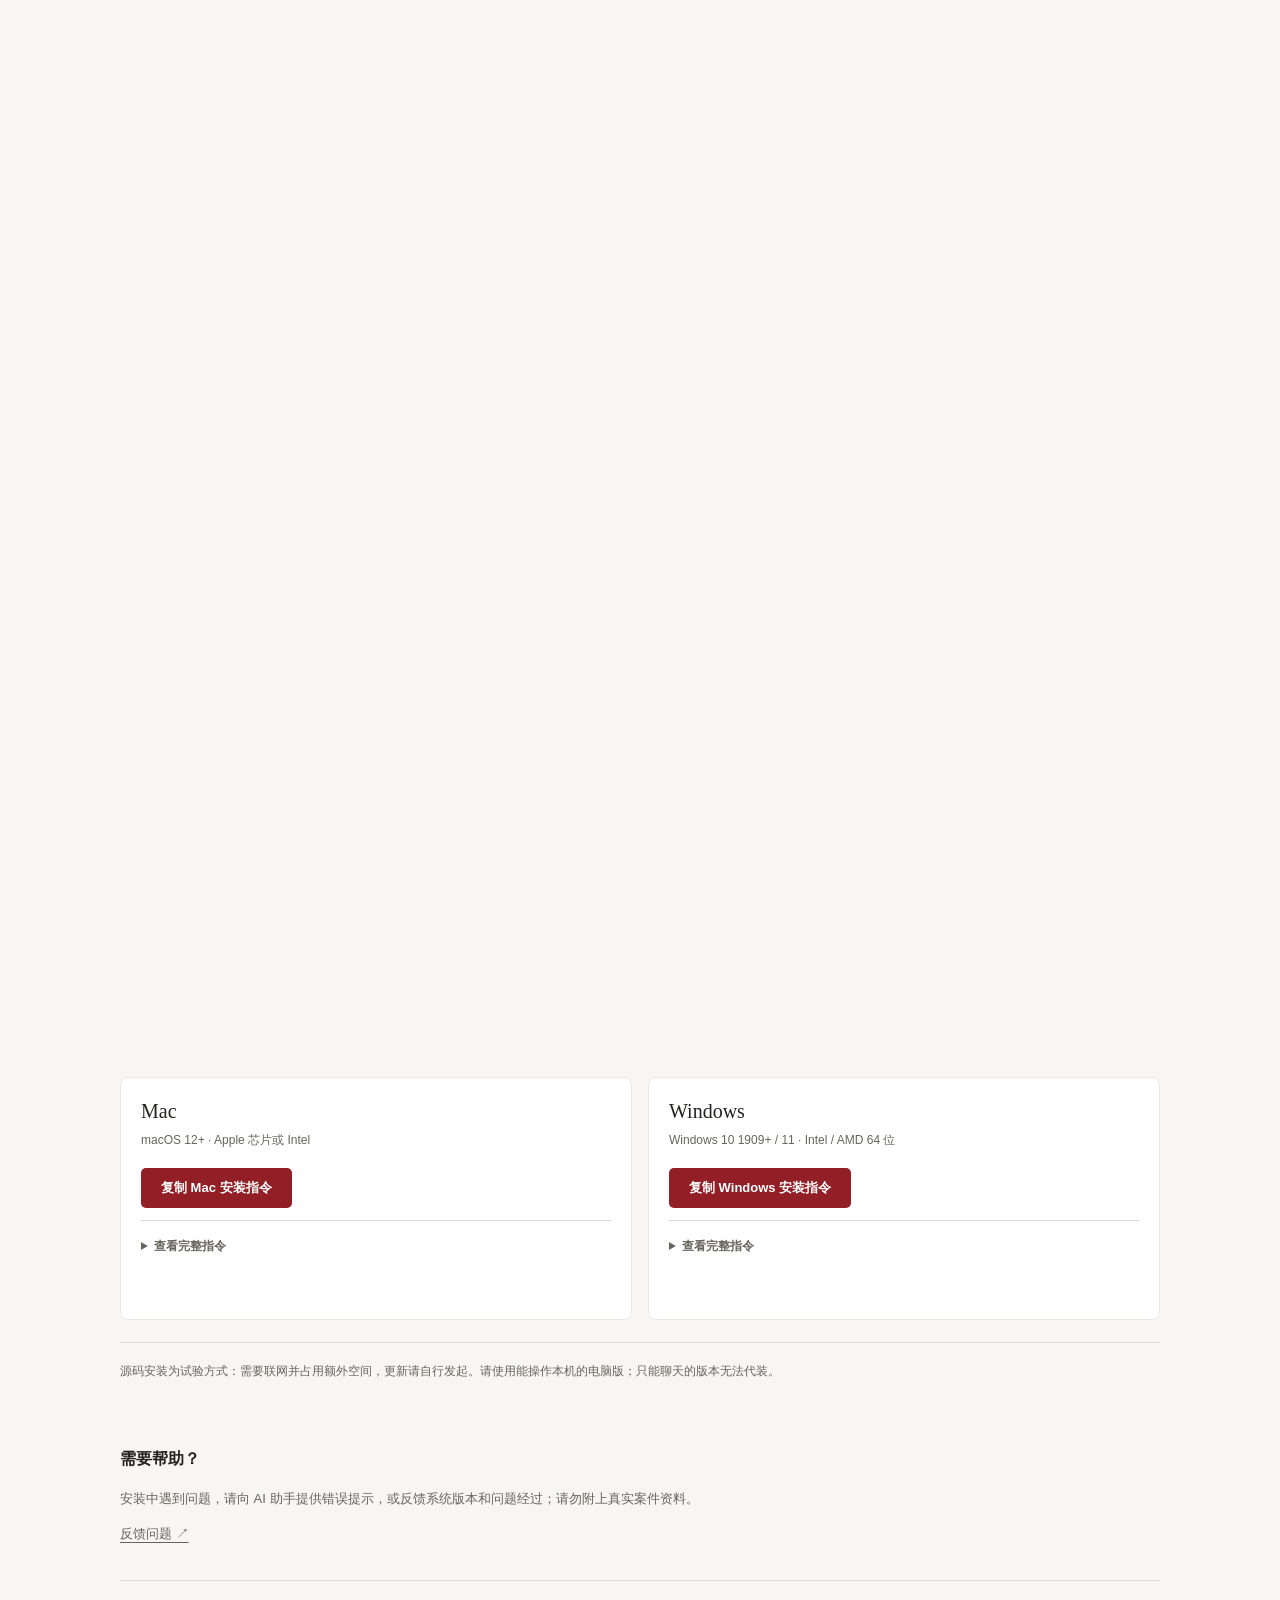
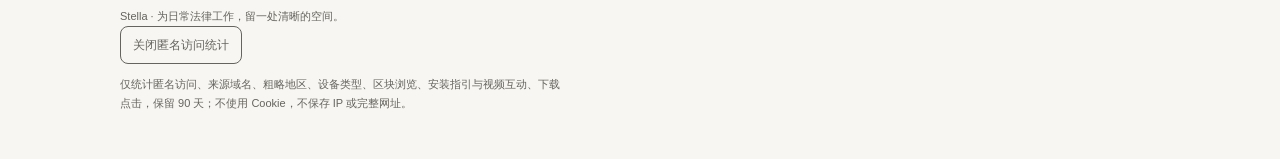
==== commit f294ff8b: "Publish scroll-driven Stella homepage and installation guide" ====
--- a/docs/download.html
+++ b/docs/download.html
@@ -1,2 +1,13 @@
-<!doctype html><html lang="zh-CN"><head><meta charset="utf-8"><script>if(new URLSearchParams(location.search).get("embedded")==="1")document.documentElement.classList.add("embedded-guide");</script><meta name="viewport" content="width=device-width, initial-scale=1"><title>下载与安装 · Stella</title><meta name="description" content="复制适合电脑系统的安装指令，让 AI 助手从源码安装 Stella。"><link rel="stylesheet" href="download-guide-20261024.css"><link rel="stylesheet" href="analytics-20261021.css"><script defer src="analytics-20261031.js?v=20261105"></script><link rel="stylesheet" href="source-install.css?v=20261119"><link rel="stylesheet" href="windows-beta-20261031.css?v=20261031"><script defer src="source-install.js?v=20261105"></script><script defer src="install-walkthrough.js?v=20261119"></script><script defer src="windows-beta-20261031.js?v=20261031"></script><link rel="stylesheet" href="typography-20261104.css">
-</head><body><header><a class="brand" href="index.html"><img src="assets/stella-brand.svg" alt="Stella" width="132" height="50"></a><a href="index.html">返回官网 ↗</a></header><main><section id="download"><div class="intro"><p class="eyebrow">STELLA / DOWNLOAD</p><h1 id="agent-title">从这里，开始使用 Stella。</h1><p>复制安装指令，交给能操作这台电脑的 AI 助手。</p><aside class="beta-notice" data-windows-beta hidden aria-labelledby="beta-notice-title"><p class="eyebrow">重要提示 / RELEASE STATUS</p><h2 id="beta-notice-title">Windows 版本仍在开发中，现为测试版。</h2><ul><li><strong>组件下载慢：</strong>首次安装及后续更新可能需要联网下载浏览器、文字识别等依赖组件，下载速度较慢或中途中断。</li><li><strong>部分功能可能不可用：</strong>安装完成后，个别依赖组件可能无法正常安装、无法启动，导致对应功能无法正常使用。</li><li><strong>建议：</strong>如无 Windows 环境的特殊需要，日常使用请优先选择 Mac 版；试用 Windows 版时请在升级前备份重要资料。</li></ul><p class="beta-notice-link"><a href="#source-prompt-windows">查看 Windows 安装指令 ↗</a> · <a href="https://github.com/liu-zongjin/stella-downloads/issues/new">反馈使用中的问题 ↗</a></p></aside></div><section class="source-agent" id="agent-install" aria-labelledby="agent-title"><div class="source-intro"><span class="eyebrow">AI 助手安装 · 试验方式</span><p class="source-lead">选择电脑系统，复制对应指令，粘贴并发送给本机 AI 助手。助手会检查环境、获取源码并尝试安装。</p><p class="source-benefit"><strong>安装前请准备</strong> 一台联网电脑，以及能够操作本机的 AI 助手。安装中请留意助手的提示。</p></div><div class="source-def"><p><strong>AI 助手是什么？</strong>能直接操作电脑的 AI。你授权后，它可以下载文件、安装软件、运行命令，不只是回答问题。</p><div class="source-chips" aria-label="可用的 AI 助手"><a href="https://www.workbuddy.cn/" target="_blank" rel="noopener noreferrer">腾讯 WorkBuddy <span aria-hidden="true">↗</span></a><a href="https://www.deepseek.com/harness/" target="_blank" rel="noopener noreferrer">DeepSeek Harness <span aria-hidden="true">↗</span></a><a href="https://www.doubao.com/download" target="_blank" rel="noopener noreferrer">豆包（桌面版 · 工作模式） <span aria-hidden="true">↗</span></a><a href="https://qwenwork.cn/" target="_blank" rel="noopener noreferrer">千问办公 <span aria-hidden="true">↗</span></a><a href="https://lingma.aliyun.com/download" target="_blank" rel="noopener noreferrer">通义灵码（智能体模式） <span aria-hidden="true">↗</span></a><a href="https://www.trae.cn/" target="_blank" rel="noopener noreferrer">TRAE（智能体模式） <span aria-hidden="true">↗</span></a></div></div><section class="walkthrough" aria-labelledby="demo-title" data-walkthrough><div class="walk-head"><div><span class="walk-label">操作演示 · 约 14 秒</span><h3 id="demo-title">从一条指令，到打开 Stella</h3><p>模拟画面仅供演示；请在下方复制适合你电脑的真实指令。</p></div><span class="walk-badge">演示画面</span></div><div class="walk-layout"><ol class="walk-nav" aria-label="演示步骤"><li><button type="button" data-step="0"><span>01</span><div><strong>复制安装指令</strong><small>选择 Mac 或 Windows</small></div></button></li><li><button type="button" data-step="1"><span>02</span><div><strong>粘贴并发送</strong><small>交给本机 AI 助手</small></div></button></li><li><button type="button" data-step="2"><span>03</span><div><strong>助手执行安装</strong><small>按需确认权限</small></div></button></li><li><button type="button" data-step="3"><span>04</span><div><strong>验证并打开</strong><small>确认安装结果</small></div></button></li></ol><div class="walk-player"><div class="walk-top"><span><i></i> SIMULATION / 模拟操作</span><span class="walk-counter" data-counter>01 / 04</span></div><div class="walk-screen"><div class="walk-scene" data-scene="0"><div class="scene-kicker">STELLA INSTALL GUIDE</div><h4>先复制适合你电脑的指令</h4><p>在本页下方，找到与你电脑系统对应的按钮。</p><div class="mock-choices"><div>Mac <span>macOS</span></div><div>Windows <span>Windows 10 / 11</span></div></div><div class="mock-copy">复制 Mac 安装指令 <span>✓ 已复制</span><i class="mock-pointer" aria-hidden="true"></i></div></div><div class="walk-scene" data-scene="1" hidden><div class="scene-kicker">YOUR AI ASSISTANT</div><h4>打开本机 AI 助手，粘贴并发送</h4><p>先在电脑上打开已安装的助手，进入工作或智能体模式。</p><div class="assistant-demo" aria-hidden="true"><div class="assistant-desktop"><div class="desktop-title">你的电脑桌面 <span>选择一个已安装的 AI 助手</span></div><div class="desktop-apps"><div class="desktop-app selected"><b>W</b><span>腾讯<br>WorkBuddy</span></div><div class="desktop-app deepseek-app"><b>DS</b><span>DeepSeek<br>Harness</span></div><div class="desktop-app"><b>豆</b><span>豆包<br>桌面版 · 工作模式</span></div><div class="desktop-app"><b>千</b><span>千问办公</span></div><div class="desktop-app"><b>灵</b><span>通义灵码<br>智能体模式</span></div><div class="desktop-app"><b>T</b><span>TRAE<br>智能体模式</span></div></div><i class="desktop-pointer" aria-hidden="true"></i><div class="desktop-hint">双击打开 · 以 WorkBuddy 为例</div></div><div class="assistant-window"><div class="assistant-window-head"><span>✦ &nbsp; 本机 AI 助手 <small>工作 / 智能体模式</small></span><span>— &nbsp; □ &nbsp; ×</span></div><div class="chat-history"><div class="chat-welcome">你好，我可以协助你完成电脑上的任务。</div><div class="chat-message">请在这台电脑上安装 Stella，检查环境并验证安装结果…<small>已发送 ✓</small></div></div><div class="chat-compose"><div class="compose-placeholder">在这里输入或粘贴指令</div><div class="compose-text">请在这台电脑上安装 Stella，检查环境并验证安装结果…</div><div class="compose-actions"><span>粘贴：⌘ V / Ctrl V</span><b>↑</b></div></div><i class="send-pointer" aria-hidden="true"></i></div></div><p class="scene-tip">示例以 WorkBuddy 打开方式为例；选择你已安装的助手，粘贴后点击发送。</p><p class="walk-sr">演示：在电脑桌面打开已安装的 AI 助手，进入工作或智能体模式；在底部输入框按 Mac 的 Command V 或 Windows 的 Control V 粘贴指令，然后点击发送。发送后，消息出现在上方的聊天记录中。</p></div><div class="walk-scene" data-scene="2" hidden><div class="scene-kicker">ASSISTANT AT WORK</div><h4>助手开始检查并安装</h4><p>留意对话；如需权限或安装依赖，按提示确认。</p><div class="mock-process"><div><span>✓</span> 读取安装说明，检查电脑环境</div><div><span>✓</span> 获取源码，准备所需依赖</div><div><span>◌</span> 安装并编译 Stella</div><div><span>○</span> 启动客户端，检查运行状态</div></div><div class="scene-tip">实际步骤与耗时会因电脑和网络而不同</div></div><div class="walk-scene" data-scene="3" hidden><div class="scene-kicker">INSTALLATION VERIFIED</div><h4>等待验证结果，再打开 Stella</h4><p>助手确认客户端可以打开并正常退出后，即可开始使用。</p><div class="mock-result"><div class="result-icon">✦</div><div><strong>Stella 已安装</strong><small>客户端已打开并完成基本验证</small></div><span>✓</span></div><div class="scene-tip">这是成功时的示例；遇到错误时请让助手继续排查。</div></div></div><div class="walk-controls"><button type="button" class="walk-toggle" data-toggle aria-pressed="false">暂停演示</button><span data-caption>点击对应系统的复制按钮</span><button type="button" class="walk-next" data-next>下一步 →</button></div></div></div><p class="walk-after">看懂了？请在下面选择你的电脑，复制真正的安装指令。 <span>↓</span></p></section><div class="source-cards"><div class="source-card"><h3>Mac</h3><p>macOS 12+ · Apple 芯片或 Intel</p><details class="source-prompt"><summary>查看完整指令</summary><textarea id="source-prompt-mac" readonly aria-label="Mac AI 安装指令">请在这台 Mac 上，从 https://github.com/liu-zongjin/apex-legal-os 安装 Stella 源码版。先读取仓库的 docs/MACOS_SOURCE_DEPLOYMENT.md，检查本机环境，按说明安装依赖、编译并验证原生客户端能够打开和正常退出。请保留已有 Stella 安装和所有用户资料，不要覆盖、重置或删除已有源码、数据库、附件、浏览器资料或设置，也不要关闭系统安全保护。需要安装系统软件、权限或遇到错误时请说明原因；未验证成功时不要说已经安装完成。</textarea></details><button class="source-copy" type="button" data-copy-prompt="source-prompt-mac">复制 Mac 安装指令</button><span class="source-copy-status" aria-live="polite"></span></div><div class="source-card"><h3>Windows</h3><p>Windows 10 1909+ / 11 · Intel / AMD 64 位</p><details class="source-prompt"><summary>查看完整指令</summary><textarea id="source-prompt-windows" readonly aria-label="Windows AI 安装指令">请在这台 Windows 电脑上，从 https://github.com/liu-zongjin/apex-legal-os 安装 Stella 源码版。先读取仓库的 docs/WINDOWS_SOURCE_DEPLOYMENT.md，按其中的检查、安装和验证步骤执行，创建桌面快捷方式并验证客户端窗口能打开和正常关闭。请保留已有 Stella 安装与数据，不要删除、覆盖或重置任何用户资料，也不要关闭系统安全保护。如果需要我确认权限或安装软件，请说明原因；失败时根据实际错误诊断，不要声称安装成功。</textarea></details><button class="source-copy" type="button" data-copy-prompt="source-prompt-windows">复制 Windows 安装指令</button><span class="source-copy-status" aria-live="polite"></span></div></div><p class="source-footnote">源码安装为试验方式：需要联网并占用额外空间，更新请自行发起。请使用能操作本机的电脑版；只能聊天的版本无法代装。</p></section><aside class="support"><h3>需要帮助？</h3><p>安装中遇到问题，请向 AI 助手提供错误提示，或反馈系统版本和问题经过；请勿附上真实案件资料。</p><a href="https://github.com/liu-zongjin/stella-downloads/issues/new">反馈问题 ↗</a></aside></section></main><footer><a href="index.html">Stella · 为日常法律工作，留一处清晰的空间。</a><button id="analytics-toggle" class="analytics-toggle" type="button" aria-pressed="false">关闭匿名访问统计</button><p id="analytics-note">本站使用匿名访问统计，不使用 Cookie，仅记录访问与安装指引、视频互动；可随时关闭。</p></footer></body></html>+<!doctype html><html lang="zh-CN"><head><meta charset="utf-8"><script>if(new URLSearchParams(location.search).get("embedded")==="1")document.documentElement.classList.add("embedded-guide");</script><meta name="viewport" content="width=device-width, initial-scale=1"><title>下载与安装 · Stella</title><meta name="description" content="复制适合电脑系统的安装指令，让 AI 助手从源码安装 Stella。"><link rel="stylesheet" href="download-guide-20261024.css"><link rel="stylesheet" href="analytics-20261021.css"><script defer src="analytics-20261031.js?v=20261112"></script><link rel="stylesheet" href="source-install.css?v=20261122"><link rel="stylesheet" href="windows-beta-20261031.css?v=20261031"><script defer src="source-install.js?v=20261105"></script><link rel="stylesheet" href="install-walkthrough.css?v=1"><script defer src="scroll-preview.js?v=1"></script><script defer src="install-walkthrough.js?v=scroll-2"></script><script defer src="windows-beta-20261031.js?v=20261031"></script><link rel="stylesheet" href="typography-20261104.css">
+</head><body><header><a class="brand" href="index.html"><img src="assets/stella-brand.svg" alt="Stella" width="132" height="50"></a><a href="index.html">返回官网 ↗</a></header><main><section id="download"><div class="intro"><p class="eyebrow">STELLA / DOWNLOAD</p><h1 id="agent-title">从这里，开始使用 Stella。</h1><p>复制安装指令，交给能操作这台电脑的 AI 助手。</p><aside class="beta-notice" data-windows-beta hidden aria-labelledby="beta-notice-title"><p class="eyebrow">重要提示 / RELEASE STATUS</p><h2 id="beta-notice-title">Windows 版本仍在开发中，现为测试版。</h2><ul><li><strong>组件下载慢：</strong>首次安装及后续更新可能需要联网下载浏览器、文字识别等依赖组件，下载速度较慢或中途中断。</li><li><strong>部分功能可能不可用：</strong>安装完成后，个别依赖组件可能无法正常安装、无法启动，导致对应功能无法正常使用。</li><li><strong>建议：</strong>如无 Windows 环境的特殊需要，日常使用请优先选择 Mac 版；试用 Windows 版时请在升级前备份重要资料。</li></ul><p class="beta-notice-link"><a href="#source-prompt-windows">查看 Windows 安装指令 ↗</a> · <a href="https://github.com/liu-zongjin/stella-downloads/issues/new">反馈使用中的问题 ↗</a></p></aside></div><section class="source-agent" id="agent-install" aria-labelledby="agent-title"><div class="source-intro"><span class="eyebrow">AI 助手安装 · 试验方式</span><p class="source-lead">选择电脑系统，复制对应指令，粘贴并发送给本机 AI 助手。助手会检查环境、获取源码并尝试安装。</p><p class="source-benefit"><strong>安装前请准备</strong> 一台联网电脑，以及能够操作本机的 AI 助手。安装中请留意助手的提示。</p></div><div class="source-def"><p><strong>AI 助手是什么？</strong>能直接操作电脑的 AI。你授权后，它可以下载文件、安装软件、运行命令，不只是回答问题。</p><div class="source-chips" aria-label="可用的 AI 助手"><a href="https://www.workbuddy.cn/" target="_blank" rel="noopener noreferrer">腾讯 WorkBuddy <span aria-hidden="true">↗</span></a><a href="https://www.deepseek.com/harness/" target="_blank" rel="noopener noreferrer">DeepSeek Harness <span aria-hidden="true">↗</span></a><a href="https://www.doubao.com/download" target="_blank" rel="noopener noreferrer">豆包（桌面版 · 工作模式） <span aria-hidden="true">↗</span></a><a href="https://qwenwork.cn/" target="_blank" rel="noopener noreferrer">千问办公 <span aria-hidden="true">↗</span></a><a href="https://lingma.aliyun.com/download" target="_blank" rel="noopener noreferrer">通义灵码（智能体模式） <span aria-hidden="true">↗</span></a><a href="https://www.trae.cn/" target="_blank" rel="noopener noreferrer">TRAE（智能体模式） <span aria-hidden="true">↗</span></a></div></div><section class="walkthrough" aria-label="安装演示" data-walkthrough>
+  <div class="walk-fallback">
+    <h3>从一条指令，到打开 Stella</h3>
+    <p>以下是安装流程。实际指令可在下方按电脑系统复制。</p>
+    <ol>
+      <li><strong>复制安装指令。</strong>选择 Mac 或 Windows。</li>
+      <li><strong>粘贴并发送。</strong>打开本机 AI 助手的工作或智能体模式。</li>
+      <li><strong>查看安装进度。</strong>按需要确认权限或依赖安装。</li>
+      <li><strong>验证并打开。</strong>确认助手已在你的电脑上完成安装验证。</li>
+    </ol>
+  </div>
+</section><div class="source-cards"><div class="source-card"><h3>Mac</h3><p>macOS 12+ · Apple 芯片或 Intel</p><details class="source-prompt"><summary>查看完整指令</summary><textarea id="source-prompt-mac" readonly aria-label="Mac AI 安装指令">请在这台 Mac 上，从 https://github.com/liu-zongjin/apex-legal-os 安装 Stella 源码版。先读取仓库的 docs/MACOS_SOURCE_DEPLOYMENT.md，检查本机环境，按说明安装依赖、编译并验证原生客户端能够打开和正常退出。请保留已有 Stella 安装和所有用户资料，不要覆盖、重置或删除已有源码、数据库、附件、浏览器资料或设置，也不要关闭系统安全保护。需要安装系统软件、权限或遇到错误时请说明原因；未验证成功时不要说已经安装完成。</textarea></details><button class="source-copy" type="button" data-copy-prompt="source-prompt-mac">复制 Mac 安装指令</button><span class="source-copy-status" aria-live="polite"></span></div><div class="source-card"><h3>Windows</h3><p>Windows 10 1909+ / 11 · Intel / AMD 64 位</p><details class="source-prompt"><summary>查看完整指令</summary><textarea id="source-prompt-windows" readonly aria-label="Windows AI 安装指令">请在这台 Windows 电脑上，从 https://github.com/liu-zongjin/apex-legal-os 安装 Stella 源码版。先读取仓库的 docs/WINDOWS_SOURCE_DEPLOYMENT.md，按其中的检查、安装和验证步骤执行，创建桌面快捷方式并验证客户端窗口能打开和正常关闭。请保留已有 Stella 安装与数据，不要删除、覆盖或重置任何用户资料，也不要关闭系统安全保护。如果需要我确认权限或安装软件，请说明原因；失败时根据实际错误诊断，不要声称安装成功。</textarea></details><button class="source-copy" type="button" data-copy-prompt="source-prompt-windows">复制 Windows 安装指令</button><span class="source-copy-status" aria-live="polite"></span></div></div><p class="source-footnote">源码安装为试验方式：需要联网并占用额外空间，更新请自行发起。请使用能操作本机的电脑版；只能聊天的版本无法代装。</p></section><aside class="support"><h3>需要帮助？</h3><p>安装中遇到问题，请向 AI 助手提供错误提示，或反馈系统版本和问题经过；请勿附上真实案件资料。</p><a href="https://github.com/liu-zongjin/stella-downloads/issues/new">反馈问题 ↗</a></aside></section></main><footer><a href="index.html">Stella · 为日常法律工作，留一处清晰的空间。</a><button id="analytics-toggle" class="analytics-toggle" type="button" aria-pressed="false">关闭匿名访问统计</button><p id="analytics-note">本站使用匿名访问统计，不使用 Cookie，仅记录访问与安装指引、视频互动；可随时关闭。</p></footer></body></html>
--- a/docs/source-install.css
+++ b/docs/source-install.css
@@ -24,40 +24,5 @@
 .install-choices{display:grid;grid-template-columns:1fr 1fr;gap:16px;margin:0 0 38px}.install-choices a{display:flex;flex-direction:column;gap:8px;padding:24px 26px;background:#fff;border:1px solid var(--line);border-radius:10px;color:var(--ink);text-decoration:none;transition:border-color .15s,transform .15s}.install-choices a:hover{border-color:var(--red);transform:translateY(-2px)}.install-choices span{font-size:12px;color:var(--red);font-weight:600}.install-choices strong{font:500 22px/1.4 "Songti SC",serif}.install-choices small{color:var(--muted);font-size:13px}.package-intro{padding:22px 0 12px;scroll-margin-top:24px}.package-intro h2{font:500 clamp(23px,3vw,30px)/1.35 "Songti SC",serif;margin:12px 0}.package-intro p{color:var(--muted);font-size:14px;line-height:1.8}.source-agent{scroll-margin-top:24px}.source-prompt{order:2;margin-top:12px}.source-prompt summary{cursor:pointer;color:var(--muted);font-size:12px}.source-prompt textarea{display:block;margin-top:10px;box-sizing:border-box}.source-copy{order:1}.source-copy-status{order:3}.source-card>p{margin-bottom:4px}@media(max-width:650px){.install-choices{grid-template-columns:1fr}.install-choices a{padding:20px}}
 
 .source-benefit{display:inline-block;margin:20px 0 0;padding:12px 16px;border-left:3px solid var(--red);background:#faf3f1;color:#62534e;font-size:13px;line-height:1.75}.source-benefit strong{color:var(--red);margin-right:8px}
-.walkthrough{margin-top:32px;border-radius:16px;overflow:hidden;background:#252a31;color:#f5f3ef;box-shadow:0 18px 45px #20232a25}.walk-head{padding:28px 30px 22px;display:flex;justify-content:space-between;gap:16px}.walk-label,.scene-kicker{color:#dcaa8f;letter-spacing:.13em;font-size:10px;font-weight:700}.walk-head h3{font:500 24px/1.4 "Songti SC",serif;margin:8px 0}.walk-head p,.walk-scene>p{color:#b7b9bc;font-size:12px;line-height:1.7;margin:0}.walk-badge{align-self:flex-start;border:1px solid #697079;border-radius:20px;padding:5px 10px;color:#d8d9d8;font-size:10px;white-space:nowrap}.walk-layout{display:grid;grid-template-columns:190px minmax(0,1fr);gap:14px;padding:0 20px 20px}.walk-nav{list-style:none;margin:0;padding:0;display:grid;gap:5px;align-content:start}.walk-nav button{width:100%;display:flex;gap:11px;text-align:left;color:#aeb2b7;background:transparent;border:0;border-radius:9px;padding:13px 10px;cursor:pointer}.walk-nav button[aria-current=step]{color:#fff;background:#ffffff14}.walk-nav button>span{color:#d7a18a;font-size:11px}.walk-nav strong,.walk-nav small{display:block}.walk-nav strong{font-size:12px}.walk-nav small{font-size:10px;margin-top:4px;color:#9a9fa5}.walk-player{min-width:0;border:1px solid #545c65;border-radius:11px;overflow:hidden;background:#f4f1eb;color:#2b3033}.walk-top{height:34px;padding:0 15px;display:flex;align-items:center;justify-content:space-between;background:#e6e2db;color:#777b7b;font-size:9px;letter-spacing:.08em}.walk-top i{display:inline-block;width:7px;height:7px;border-radius:50%;background:#c57660;margin-right:5px}.walk-screen{min-height:260px}.walk-scene{position:relative;padding:25px 28px;animation:scene-enter .4s ease both}.walk-scene[hidden]{display:none}.walk-scene .scene-kicker{color:#ad7059}.walk-scene h4{font:600 19px/1.4 -apple-system,BlinkMacSystemFont,"PingFang SC",sans-serif;margin:8px 0 5px}.walk-scene>p{color:#7f807e}.mock-choices{display:flex;gap:8px;margin-top:20px}.mock-choices div{padding:9px 13px;border:1px solid #d7c4b5;border-radius:7px;background:white;font-size:12px;font-weight:600}.mock-choices span{display:block;font-size:9px;color:#a9a19b;font-weight:400;margin-top:3px}.mock-copy{display:inline-flex;gap:20px;margin-top:10px;background:#a44d40;border-radius:6px;padding:10px 13px;color:#fff;font-size:11px}.mock-copy span{animation:reveal 1s 1.2s both}.mock-pointer{position:absolute;left:185px;top:175px;font-size:26px;color:#262a2e;text-shadow:1px 1px white;animation:point 1.3s ease both}.mock-chat{margin-top:16px;border:1px solid #ded9d2;border-radius:9px;background:white;padding:10px}.mock-chat-head{font-size:11px;font-weight:700;color:#53665e}.mock-chat-head span{float:right;color:#8a9890;font-size:10px}.mock-input,.mock-sent{margin-top:12px;padding:9px;border-radius:6px;font-size:11px;line-height:1.5}.mock-input{border:1px solid #ddd9d3;display:flex;justify-content:space-between;gap:8px}.mock-input b{border-radius:5px;background:#536b5c;color:#fff;padding:1px 7px}.mock-paste{animation:reveal .4s .7s both}.mock-sent{margin-left:14%;background:#e4ece6;animation:reveal .4s 2s both}.mock-sent small{display:block;color:#688270}.mock-process{margin-top:16px;background:#fff;border:1px solid #e2ded8;border-radius:9px;padding:9px 14px}.mock-process div{font-size:11px;padding:5px 0;animation:reveal .4s both}.mock-process div:nth-child(2){animation-delay:.8s}.mock-process div:nth-child(3){animation-delay:1.6s}.mock-process div:nth-child(4){animation-delay:2.4s}.mock-process span{display:inline-block;color:#72917b;width:20px}.mock-result{display:flex;align-items:center;gap:12px;background:#fff;border:1px solid #d7e3d9;border-radius:10px;padding:16px;margin-top:20px;animation:scene-enter .6s .5s both}.result-icon{display:grid;place-items:center;width:40px;height:40px;background:#a44d40;color:white;border-radius:10px;font-size:23px}.mock-result strong,.mock-result small{display:block}.mock-result strong{font-size:13px}.mock-result small{font-size:10px;color:#818987;margin-top:5px}.mock-result>span{margin-left:auto;color:#6b9876;font-size:20px}.scene-tip{margin-top:13px;color:#8d8983;font-size:10px}.walk-controls{display:flex;align-items:center;gap:10px;padding:12px 15px;border-top:1px solid #e2dcd3;color:#767873;font-size:10px}.walk-controls span{flex:1;text-align:center}.walk-controls button{border:0;background:transparent;color:#8f493d;font-family:inherit;font-size:11px;font-weight:600;cursor:pointer}.walk-controls button:focus-visible,.walk-nav button:focus-visible{outline:2px solid #d69679;outline-offset:2px}.walk-after{margin:0;padding:0 25px 22px;text-align:right;color:#c7c9c9;font-size:11px}.walk-after span{color:#e0a58a;font-size:18px}@keyframes scene-enter{from{opacity:0;transform:translateY(8px)}to{opacity:1;transform:none}}@keyframes reveal{from{opacity:0}to{opacity:1}}@keyframes point{from{opacity:0;transform:translate(16px,12px)}to{opacity:1;transform:none}}@media(max-width:650px){.walk-head{padding:22px 18px 16px}.walk-head h3{font-size:21px}.walk-layout{grid-template-columns:1fr;padding:0 12px 15px}.walk-nav{grid-template-columns:repeat(4,1fr);gap:2px}.walk-nav button{display:block;text-align:center;padding:9px 2px}.walk-nav button>span{display:block;margin-bottom:4px}.walk-nav strong{font-size:10px}.walk-nav small{display:none}.walk-scene{padding:22px 16px}.walk-screen{min-height:270px}.mock-pointer{left:175px;top:170px}.walk-after{text-align:left;padding:0 17px 18px}}@media(prefers-reduced-motion:reduce){.walk-scene,.mock-copy span,.mock-pointer,.mock-paste,.mock-sent,.mock-process div,.mock-result{animation:none}}
-/* The second scene follows a desktop-to-chat sequence; all UI is illustrative. */
-.walk-sr{position:absolute;width:1px;height:1px;padding:0;margin:-1px;overflow:hidden;clip:rect(0,0,0,0);white-space:nowrap;border:0}
-.assistant-demo{position:relative;height:225px;margin-top:14px;overflow:hidden;border-radius:9px;background:#dbe5e4;border:1px solid #d3d8d4}.assistant-desktop{position:absolute;inset:0;padding:13px 14px;color:#fff;background:linear-gradient(135deg,#677d8d,#8aa99e 56%,#c2c8ab);animation:desktop-out .55s 4.2s forwards}.desktop-title{font-size:11px;font-weight:700;text-shadow:0 1px 3px #283e4880}.desktop-title span{float:right;font-size:10px;font-weight:400}.desktop-apps{display:flex;gap:8px;margin-top:16px;align-items:flex-start}.desktop-app{width:20%;min-width:0;text-align:center;font-size:10px;line-height:1.3;padding:4px 2px;border-radius:7px}.desktop-app.selected{animation:select-app .5s 2s forwards}.desktop-app b{display:grid;place-items:center;margin:0 auto 5px;width:35px;height:35px;border-radius:10px;background:#fff;color:#526d66;font-size:16px;box-shadow:0 3px 7px #263a3c40}.desktop-app:nth-child(2) b{color:#835eb0}.desktop-app:nth-child(3) b{color:#6382a3}.desktop-app:nth-child(4) b{color:#bd7650}.desktop-app:nth-child(5) b{color:#334b4d}.desktop-app span{display:block;text-shadow:0 1px 3px #263a3c}.desktop-hint{position:absolute;bottom:12px;left:14px;font-size:10px;color:#fff}.desktop-pointer,.send-pointer{position:absolute;color:#263532;text-shadow:1px 1px #fff;font-size:27px}.desktop-pointer{top:100px;left:16%;animation:desktop-cursor 2.2s ease both}.assistant-window{position:absolute;inset:9px;background:#fff;border-radius:8px;box-shadow:0 8px 24px #293a3940;display:flex;flex-direction:column;overflow:hidden;animation:window-in .55s 4.3s both}.assistant-window-head{display:flex;align-items:center;justify-content:space-between;padding:9px 12px;background:#f4f5f2;border-bottom:1px solid #e3e7e1;color:#465b50;font-size:10px;font-weight:700}.assistant-window-head small{font-size:9px;font-weight:400;color:#859188;margin-left:5px}.chat-history{flex:1;min-height:0;padding:10px 12px;font-size:10px}.chat-welcome{color:#7c8580}.chat-message{float:right;clear:both;max-width:80%;margin-top:8px;background:#e3eee7;padding:7px 9px;border-radius:8px 8px 2px 8px;color:#35473d;animation:chat-sent .3s 10.4s both}.chat-message small{display:block;text-align:right;color:#789184;font-size:9px}.chat-compose{position:relative;margin:0 10px 10px;min-height:65px;padding:9px;border:1px solid #dbe2dc;border-radius:7px;font-size:10px}.compose-placeholder{position:absolute;color:#adb6ae;animation:placeholder-out .2s 6.2s forwards}.compose-text{color:#37463e;animation:compose-cycle 15.5s linear both}.compose-actions{display:flex;justify-content:space-between;align-items:center;margin-top:8px;color:#9aa59e;font-size:9px}.compose-actions b{display:grid;place-items:center;width:22px;height:22px;background:#617c6a;color:white;border-radius:5px;font-size:16px;animation:send-press .5s 9.8s}.send-pointer{right:15px;bottom:7px;animation:send-cursor 1.5s 8.8s both}@keyframes desktop-cursor{0%{opacity:0;transform:translate(25px,25px)}40%{opacity:1}100%{opacity:1;transform:translate(0,0)}}@keyframes select-app{to{background:#ffffff40;outline:1px solid #ffffff80}}@keyframes desktop-out{to{opacity:0;visibility:hidden;transform:scale(1.03)}}@keyframes window-in{from{opacity:0;transform:scale(.92)}to{opacity:1;transform:scale(1)}}@keyframes placeholder-out{to{opacity:0}}@keyframes compose-cycle{0%,39%{opacity:0}42%,63%{opacity:1}67%,100%{opacity:0}}@keyframes chat-sent{from{opacity:0;transform:translateY(5px)}to{opacity:1;transform:none}}@keyframes send-cursor{0%{opacity:0;transform:translate(16px,15px)}50%,100%{opacity:1;transform:none}}@keyframes send-press{50%{transform:scale(.83);background:#a44d40}}@media(max-width:650px){.assistant-demo{height:230px}.desktop-apps{gap:2px}.desktop-app{font-size:9px}.desktop-app b{width:30px;height:30px}.desktop-title span{float:none;display:block;margin-top:2px}.assistant-window-head small{display:block;margin:2px 0 0}}@media(prefers-reduced-motion:reduce){.assistant-desktop,.assistant-window,.desktop-pointer,.desktop-app.selected,.chat-message,.compose-placeholder,.compose-text,.compose-actions b,.send-pointer{animation:none}.assistant-desktop{position:relative;opacity:1}.assistant-demo{height:auto;display:grid;gap:8px;padding:8px;background:#dbe5e4}.assistant-desktop{min-height:160px;border-radius:6px}.assistant-window{position:relative;inset:auto;min-height:200px}.chat-message{opacity:1}.compose-text,.desktop-pointer,.send-pointer{display:none}.compose-placeholder{position:static}}
-
-.walkthrough[data-paused="true"] .walk-scene, .walkthrough[data-paused="true"] .walk-scene *{animation-play-state:paused}
-/* A native-shaped pointer and coordinated timing keep the simulated actions legible. */
-.mock-pointer,.desktop-pointer,.send-pointer{display:block;width:20px;height:25px;background:url('data:image/svg+xml,%3Csvg xmlns="http://www.w3.org/2000/svg" viewBox="0 0 24 30"%3E%3Cpath d="M3 2.5v20l5.3-5.1 4.2 9.2 3.4-1.5-4.3-9.1 7.4-.6z" fill="%23252a31" stroke="%23fff" stroke-width="1.8" stroke-linejoin="round"/%3E%3C/svg%3E') center/contain no-repeat;filter:drop-shadow(0 2px 2px #0004);font-size:0;text-shadow:none;pointer-events:none;z-index:2}
-.walk-scene{animation:scene-flow var(--scene-duration,4200ms) linear both}
-@keyframes scene-flow{0%{opacity:0;transform:translateY(5px)}8%{opacity:1;transform:translateY(0)}92%{opacity:1;transform:translateY(0)}100%{opacity:0;transform:translateY(-4px)}}
-.mock-copy{position:relative}.mock-pointer{position:absolute;left:auto;top:auto;right:15px;bottom:1px;animation:copy-cursor 2.5s cubic-bezier(.25,.8,.25,1) both}.mock-copy span{animation:copy-feedback .35s 1.9s both}
-@keyframes copy-cursor{0%{opacity:0;transform:translate(65px,42px)}20%{opacity:1}65%{opacity:1;transform:translate(0,0)}73%{transform:translate(0,0) scale(.88)}82%{transform:translate(0,0) scale(1)}100%{opacity:0;transform:translate(10px,8px)}}
-@keyframes copy-feedback{from{opacity:0;transform:translateY(3px)}to{opacity:1;transform:none}}
-.desktop-pointer{top:77px;left:10%;animation:desktop-cursor-smooth 2.4s cubic-bezier(.25,.8,.25,1) both}.desktop-app.selected{animation:select-app .4s 1.8s forwards}.assistant-desktop{animation:desktop-out .45s 2.8s forwards}.assistant-window{animation:window-in .5s 2.9s both}.compose-placeholder{animation:placeholder-out .2s 4.2s forwards}.compose-text{animation:compose-new 11.8s linear both}.send-pointer{right:18px;bottom:11px;animation:send-cursor-smooth 2.1s 5.3s cubic-bezier(.25,.8,.25,1) both}.compose-actions b{animation:send-press .4s 7s}.chat-message{animation:chat-sent .4s 7.4s both}
-@keyframes desktop-cursor-smooth{0%{opacity:0;transform:translate(50px,38px)}20%{opacity:1}70%{transform:translate(0,0);opacity:1}78%{transform:scale(.88)}86%{transform:scale(1)}100%{opacity:0}}
-@keyframes send-cursor-smooth{0%{opacity:0;transform:translate(-55px,-25px)}18%{opacity:1}75%{opacity:1;transform:translate(0,0)}83%{transform:scale(.88)}90%{transform:scale(1)}100%{opacity:0}}
-@keyframes compose-new{0%,35%{opacity:0}39%,60%{opacity:1}63%,100%{opacity:0}}
-@media(prefers-reduced-motion:reduce){.walk-scene,.mock-pointer,.mock-copy span,.desktop-pointer,.desktop-app.selected,.assistant-desktop,.assistant-window,.compose-placeholder,.compose-text,.send-pointer,.compose-actions b,.chat-message{animation:none}.mock-pointer{display:none}}
-.embedded-guide body{background:transparent}.embedded-guide header,.embedded-guide footer{display:none}.embedded-guide main{width:100%;margin:0}.embedded-guide .intro{padding-top:0}.embedded-guide .support{padding-bottom:0}.desktop-app{width:16.666%}.desktop-app.deepseek-app b{color:#4c6edb;font-size:12px}.desktop-pointer{left:8.4%}
-/* Hold a steady canvas while the demonstration changes scenes. */
-.walk-screen{min-height:360px}.walk-scene{animation:scene-soft-in .45s cubic-bezier(.22,1,.36,1) both}.walk-scene::before{content:"";position:absolute;top:0;left:0;height:2px;width:100%;background:#bd806b;transform-origin:left;animation:scene-progress var(--scene-duration,4200ms) linear both}
-@keyframes scene-soft-in{from{opacity:0;transform:translateY(4px)}to{opacity:1;transform:translateY(0)}}
-@keyframes scene-progress{from{transform:scaleX(0)}to{transform:scaleX(1)}}
-.walkthrough[data-paused="true"] .walk-scene::before{animation-play-state:paused}
-@media(max-width:650px){.walk-screen{min-height:380px}}
-@media(prefers-reduced-motion:reduce){.walk-scene,.walk-scene::before{animation:none}.walk-scene::before{display:none}}
-/* Shorter, coordinated actions keep the copy, paste and send sequence moving. */
-.mock-pointer{animation-duration:1.7s}.mock-copy span{animation-delay:1.3s}
-.desktop-pointer{animation-duration:1.65s}.desktop-app.selected{animation-delay:1.2s}.assistant-desktop{animation-delay:1.9s}.assistant-window{animation-delay:2s}
-.compose-placeholder{animation-delay:2.85s}.compose-text{animation-duration:8s}.send-pointer{animation-duration:1.4s;animation-delay:3.6s}.compose-actions b{animation-delay:4.75s}.chat-message{animation-delay:5s}
-.mock-process div:nth-child(2){animation-delay:.5s}.mock-process div:nth-child(3){animation-delay:1s}.mock-process div:nth-child(4){animation-delay:1.5s}
-@media(prefers-reduced-motion:reduce){.mock-pointer,.mock-copy span,.desktop-pointer,.desktop-app.selected,.assistant-desktop,.assistant-window,.compose-placeholder,.compose-text,.send-pointer,.compose-actions b,.chat-message,.mock-process div{animation:none}}
-
-/* Advance shortly after each action completes, while keeping the send sequence aligned. */
-.compose-text{animation-name:compose-compact;animation-duration:6.2s}
-@keyframes compose-compact{0%,46%{opacity:0}49%,78%{opacity:1}81%,100%{opacity:0}}
-@media(prefers-reduced-motion:reduce){.compose-text{animation:none}}
+.embedded-guide body{background:transparent}.embedded-guide header,.embedded-guide footer{display:none}.embedded-guide main{width:100%;margin:0}.embedded-guide .intro{padding-top:0}.embedded-guide .support{padding-bottom:0}
+.embedded-guide .walkthrough{display:none}
--- a/docs/install-walkthrough.css
+++ b/docs/install-walkthrough.css
@@ -0,0 +1,94 @@
+.walkthrough { margin-block: 26px 32px; }
+.walk-fallback { padding: clamp(18px, 3vw, 34px); border-block: 1px solid var(--line); }
+.walk-fallback h3,
+.walk-lead h3 { margin: 0 0 6px; font: 550 clamp(1.35rem, 2.6vw, 2.15rem)/1.35 "Songti SC", serif; }
+.walk-fallback > p { color: var(--muted); }
+.walk-fallback ol { margin: 18px 0 0; padding-left: 22px; }
+.walk-fallback li + li { margin-top: 12px; }
+
+.is-scroll-walk {
+  min-height: calc(100vh + clamp(670px, 125vh, 1250px));
+  min-height: calc(100svh + clamp(670px, 125svh, 1250px));
+}
+
+.walk-stage {
+  position: sticky;
+  top: calc(var(--header-compact, 0px) + 18px);
+  padding: clamp(19px, 3vw, 39px);
+  border: 1px solid #353a43;
+  border-radius: 15px;
+  color: #f8f4ee;
+  background: #252a31;
+  box-shadow: 0 24px 58px -28px #272a3390;
+}
+
+.walk-stage[hidden], .walk-fallback[hidden], .walk-scene[hidden] { display: none; }
+
+.walk-lead {
+  display: flex;
+  justify-content: space-between;
+  align-items: end;
+  gap: 10px 20px;
+  margin-bottom: 16px;
+}
+
+.walk-lead > div > p { margin: 0 0 5px; color: #f2bda9; font-size: .875rem; }
+.walk-lead > span { color: #e0c9be; font-size: .875rem; white-space: nowrap; }
+.walk-layout { display: grid; grid-template-columns: minmax(132px, 1fr) minmax(0, 4fr); gap: 16px; }
+.walk-nav { display: grid; align-content: start; gap: 5px; margin: 0; padding: 0; list-style: none; }
+.walk-nav li { border-radius: 7px; padding: 9px; color: #ddd9d5; font-size: .9rem; }
+.walk-nav li.is-current { background: #414650; color: #fff; }
+.walk-nav small { display: block; margin-top: 3px; color: #ded3cf; font-size: .8rem; }
+
+.walk-player { min-width: 0; border: 1px solid #c9bfb6; border-radius: 9px; overflow: hidden; background: #f8f3eb; color: #242321; }
+.walk-top { display: flex; justify-content: space-between; padding: 8px 15px; background: #eae1d9; color: #4d443e; font-size: .8125rem; }
+.walk-meter { height: 3px; background: #e6d9cb; }
+.walk-meter i { display: block; height: 100%; background: #9d4c41; transform: scaleX(0); transform-origin: left; }
+.walk-screen { min-height: clamp(274px, 46vh, 383px); padding: clamp(14px, 2.2vw, 28px); }
+.walk-scene h4 { margin: 0 0 8px; font: 650 clamp(1rem, 1.9vw, 1.5rem)/1.42 system-ui,sans-serif; }
+.walk-scene p { margin: 0 0 13px; color: #574f47; font-size: .9rem; }
+.walk-platforms { display: flex; gap: 8px; }
+.walk-platforms span,
+.walk-clipboard,
+.walk-compose,
+.walk-process,
+.walk-result {
+  padding: 8px 12px;
+  border: 1px solid #ddd1c8;
+  border-radius: 7px;
+  background: #fffdf9;
+}
+
+.walk-platforms span:first-child { border-color: #a5736a; }
+.walk-clipboard { display: flex; justify-content: space-between; gap: 10px; margin-top: 10px; transform: scale(calc(1 - var(--walk-press, 0) * .018)); }
+.walk-clipboard span, .walk-result > span { color: #345941; }
+.walk-chat { display: grid; gap: 8px; }
+.walk-chat-message { justify-self: end; max-width: 85%; padding: 7px 10px; border-radius: 8px; background: #eadbd4; line-height: 1.5; }
+.walk-compose { display: grid; grid-template-columns: minmax(0, 1fr) auto; align-items: center; gap: 8px; }
+.walk-compose > span,
+.walk-compose > strong { grid-area: 1 / 1; font-size: .9rem; }
+.walk-compose > span { color: #63594e; }
+.walk-compose > b { grid-area: 1 / 2; background: #e9e0d9; padding: 4px 8px; border-radius: 4px; font-size: .875rem; }
+.walk-compose > b.is-sent { background: #365743; color: #fff; }
+.walk-process { list-style: none; margin: 0; }
+.walk-process li { padding: 3px 0; }
+.walk-process li::before { display: inline-block; width: 22px; content: "○"; color: #6f6257; }
+.walk-process li.is-done::before { content: "✓"; color: #345941; font-weight: 700; }
+.walk-result { display: flex; align-items: center; gap: 12px; }
+.walk-result small { display: block; color: #574f47; }
+.walk-result > span { margin-left: auto; }
+
+@media (max-width: 780px) {
+  .walk-stage { padding: 16px; }
+  .walk-layout { gap: 10px; }
+  .walk-nav li { padding: 7px; }
+}
+.walk-fallback-sr {
+  position: absolute;
+  width: 1px;
+  height: 1px;
+  padding: 0;
+  margin: -1px;
+  overflow: hidden;
+  clip-path: inset(50%);
+}
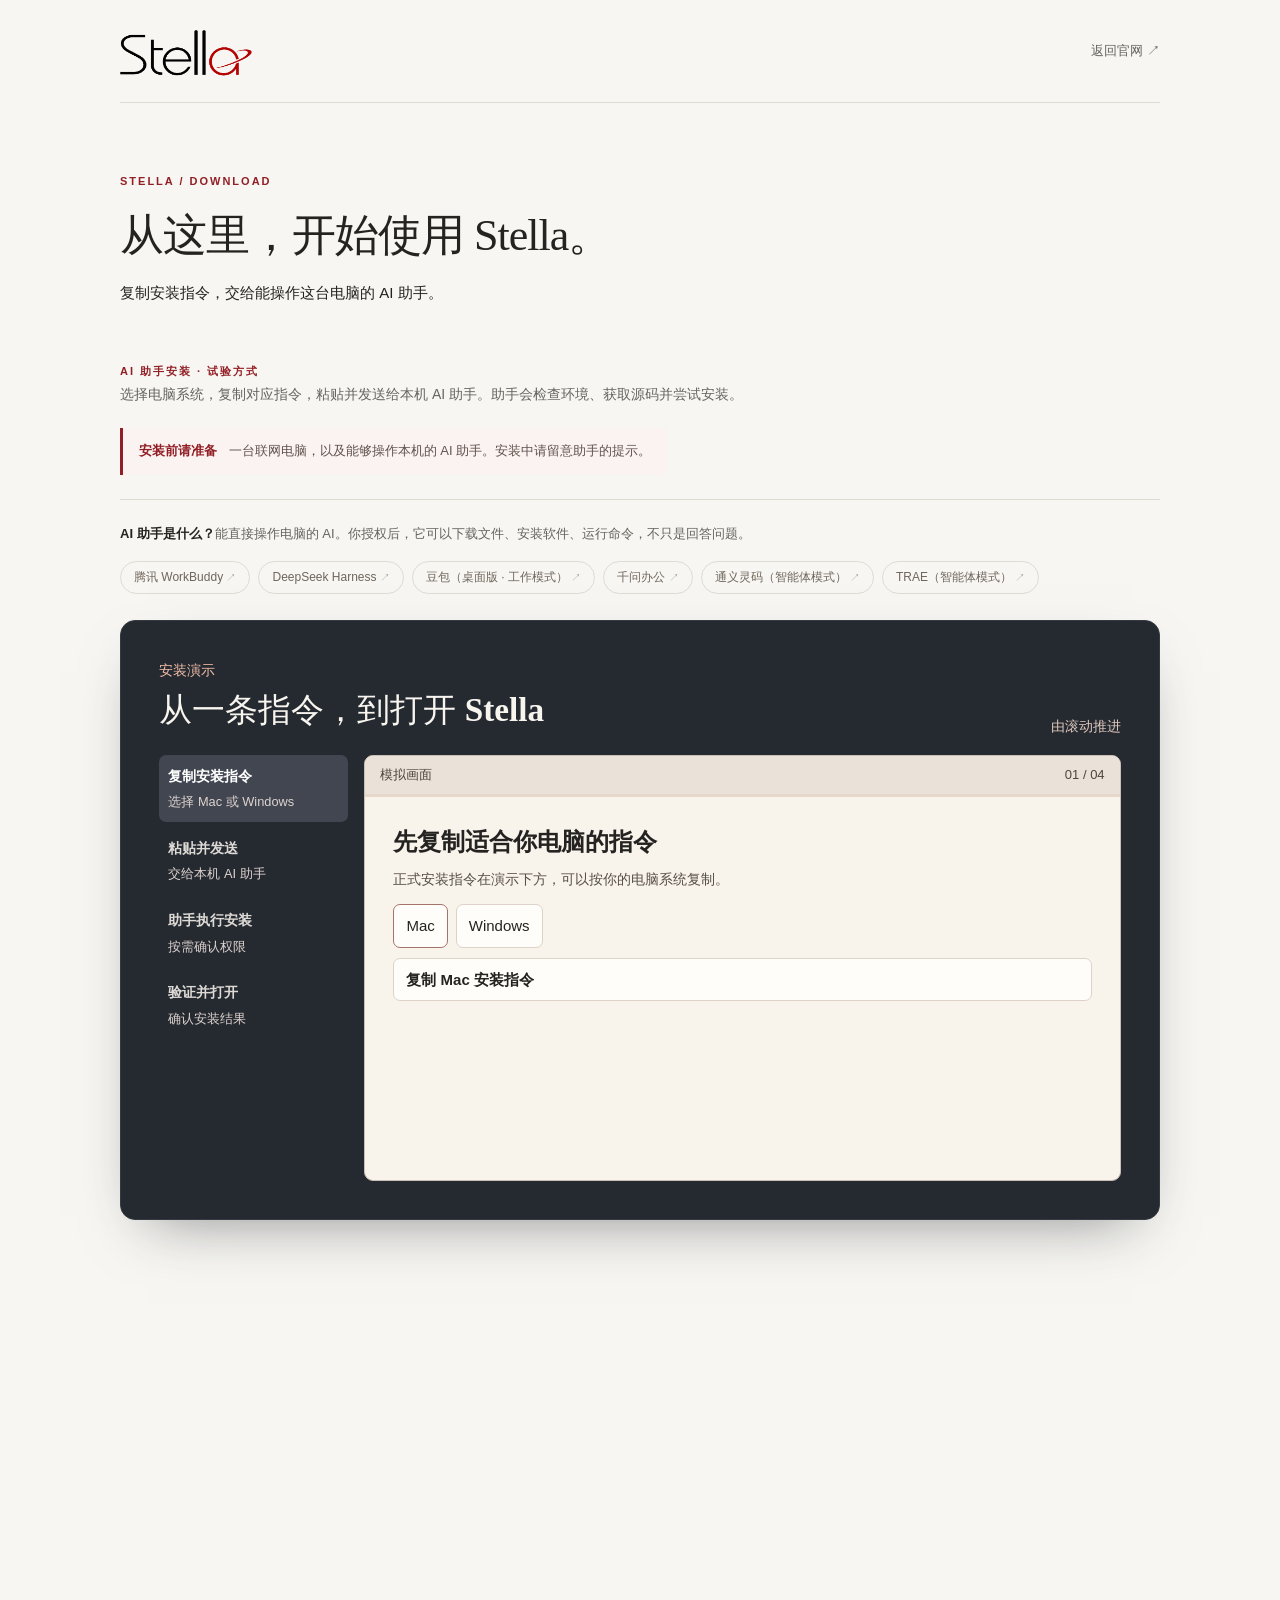
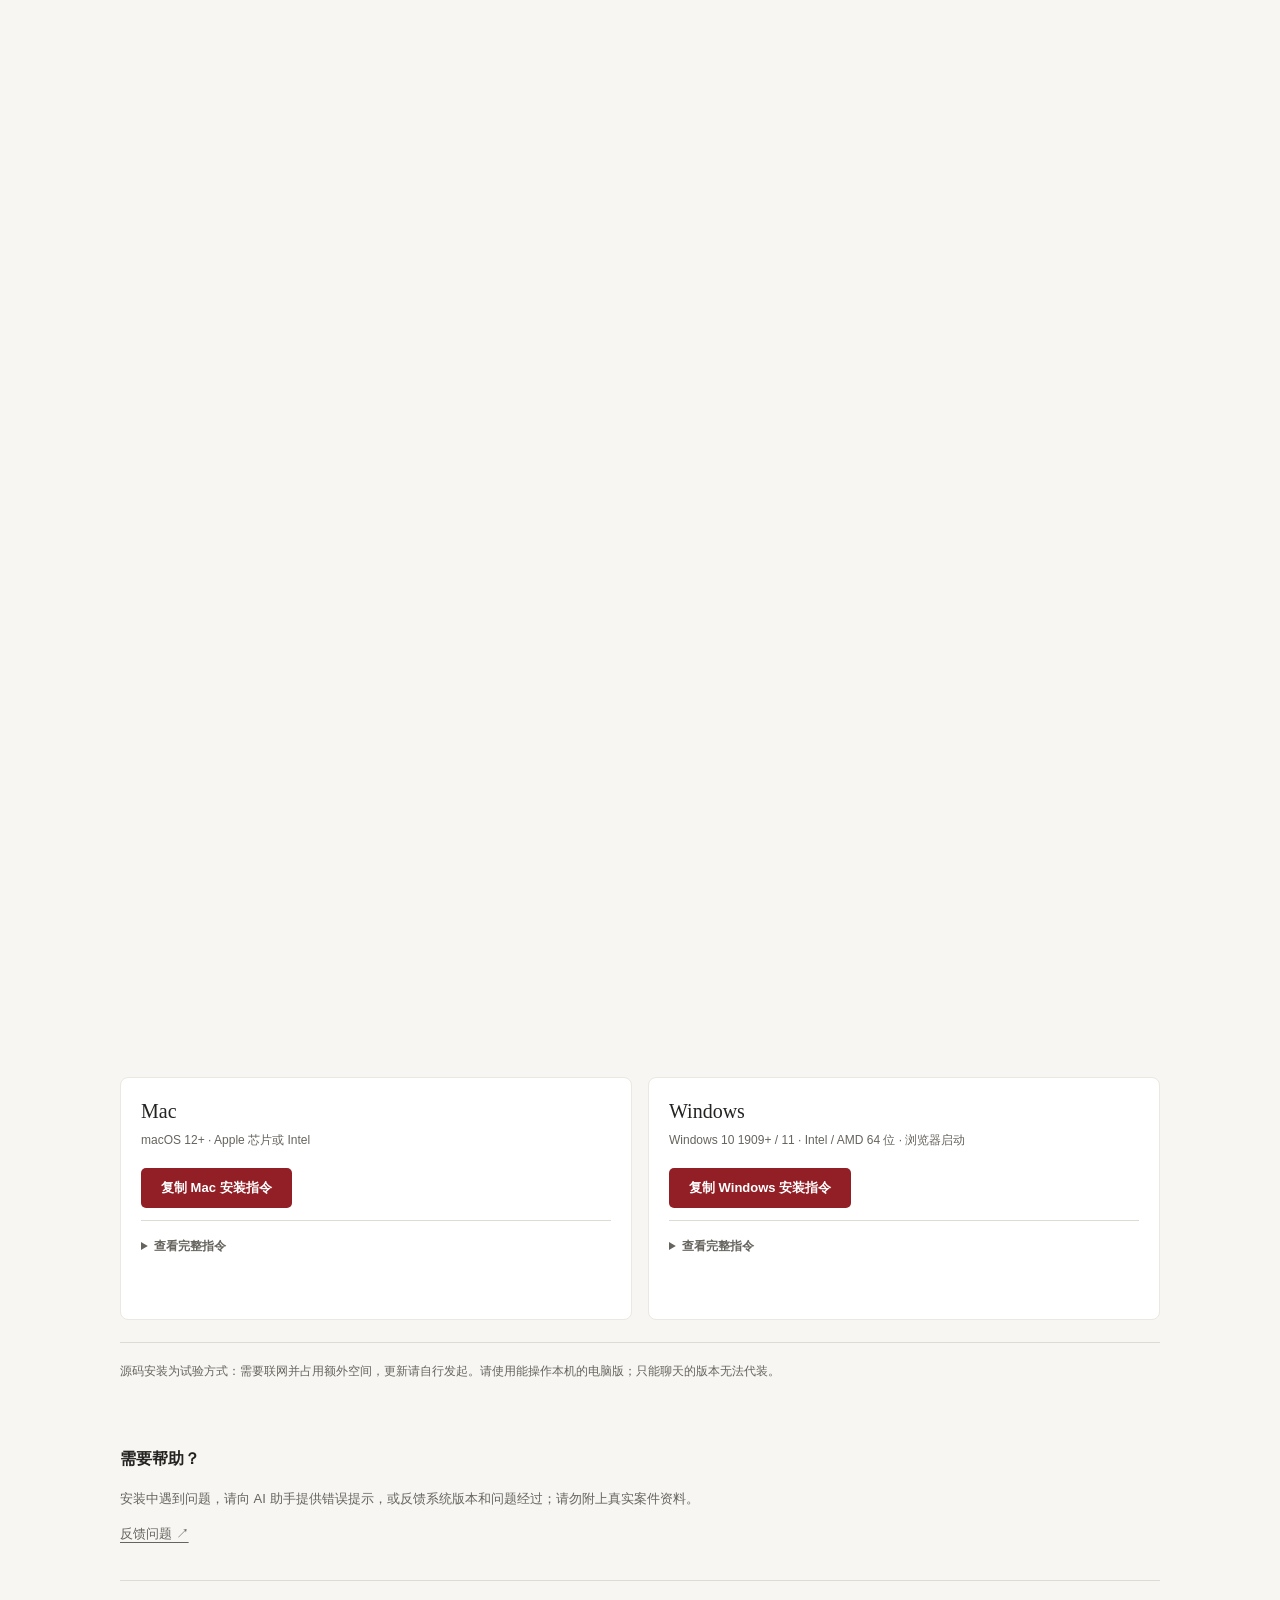
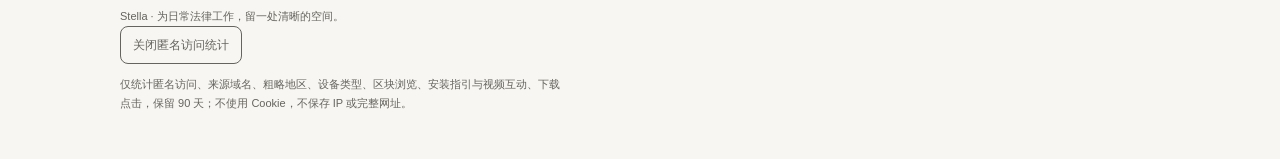
==== commit 14e9cd52: "Guide Windows users through quick source installation" ====
--- a/docs/download.html
+++ b/docs/download.html
@@ -10,4 +10,18 @@
       <li><strong>验证并打开。</strong>确认助手已在你的电脑上完成安装验证。</li>
     </ol>
   </div>
-</section><div class="source-cards"><div class="source-card"><h3>Mac</h3><p>macOS 12+ · Apple 芯片或 Intel</p><details class="source-prompt"><summary>查看完整指令</summary><textarea id="source-prompt-mac" readonly aria-label="Mac AI 安装指令">请在这台 Mac 上，从 https://github.com/liu-zongjin/apex-legal-os 安装 Stella 源码版。先读取仓库的 docs/MACOS_SOURCE_DEPLOYMENT.md，检查本机环境，按说明安装依赖、编译并验证原生客户端能够打开和正常退出。请保留已有 Stella 安装和所有用户资料，不要覆盖、重置或删除已有源码、数据库、附件、浏览器资料或设置，也不要关闭系统安全保护。需要安装系统软件、权限或遇到错误时请说明原因；未验证成功时不要说已经安装完成。</textarea></details><button class="source-copy" type="button" data-copy-prompt="source-prompt-mac">复制 Mac 安装指令</button><span class="source-copy-status" aria-live="polite"></span></div><div class="source-card"><h3>Windows</h3><p>Windows 10 1909+ / 11 · Intel / AMD 64 位</p><details class="source-prompt"><summary>查看完整指令</summary><textarea id="source-prompt-windows" readonly aria-label="Windows AI 安装指令">请在这台 Windows 电脑上，从 https://github.com/liu-zongjin/apex-legal-os 安装 Stella 源码版。先读取仓库的 docs/WINDOWS_SOURCE_DEPLOYMENT.md，按其中的检查、安装和验证步骤执行，创建桌面快捷方式并验证客户端窗口能打开和正常关闭。请保留已有 Stella 安装与数据，不要删除、覆盖或重置任何用户资料，也不要关闭系统安全保护。如果需要我确认权限或安装软件，请说明原因；失败时根据实际错误诊断，不要声称安装成功。</textarea></details><button class="source-copy" type="button" data-copy-prompt="source-prompt-windows">复制 Windows 安装指令</button><span class="source-copy-status" aria-live="polite"></span></div></div><p class="source-footnote">源码安装为试验方式：需要联网并占用额外空间，更新请自行发起。请使用能操作本机的电脑版；只能聊天的版本无法代装。</p></section><aside class="support"><h3>需要帮助？</h3><p>安装中遇到问题，请向 AI 助手提供错误提示，或反馈系统版本和问题经过；请勿附上真实案件资料。</p><a href="https://github.com/liu-zongjin/stella-downloads/issues/new">反馈问题 ↗</a></aside></section></main><footer><a href="index.html">Stella · 为日常法律工作，留一处清晰的空间。</a><button id="analytics-toggle" class="analytics-toggle" type="button" aria-pressed="false">关闭匿名访问统计</button><p id="analytics-note">本站使用匿名访问统计，不使用 Cookie，仅记录访问与安装指引、视频互动；可随时关闭。</p></footer></body></html>+</section><div class="source-cards"><div class="source-card"><h3>Mac</h3><p>macOS 12+ · Apple 芯片或 Intel</p><details class="source-prompt"><summary>查看完整指令</summary><textarea id="source-prompt-mac" readonly aria-label="Mac AI 安装指令">请在这台 Mac 上安装 Stella 源码版。源码仓库是 https://github.com/liu-zongjin/apex-legal-os。先检查本机环境和已有 Stella 安装，选择有写入权限的全新长期保存目录。优先从 GitHub 的 main 分支使用 --depth 1 --single-branch --branch main 浅克隆。若直连过慢或失败，可尝试第三方加速地址 https://ghfast.top/https://github.com/liu-zongjin/apex-legal-os.git，仅用于本次下载。记录实际线路和提交号，通过 GitHub 直连或 Stella 官方可信渠道独立核对 main 的提交号；若无法核对或结果不一致，请停止执行下载的安装脚本并说明原因。不要修改全局 Git、代理或系统安全设置。
+
+获取源码后，先阅读仓库中的平台部署文档，按文档检查、安装、诊断并编译。Python 依赖下载慢或失败时，可仅对安装进程临时使用清华 PyPI 镜像 https://mirrors.tuna.tsinghua.edu.cn/pypi/web/simple，不修改全局配置。
+
+若 Playwright Chromium 下载失败或长时间无进展，先运行项目虚拟环境的 python -m playwright install --dry-run chromium，检查实际版本和路径。对于 Playwright 1.64.0，可启动只监听 127.0.0.1 的临时 HTTP 重定向服务，将 /builds/cft/ 后的路径映射到 https://cdn.npmmirror.com/binaries/chrome-for-testing/，将 /builds/ffmpeg/ 和 /builds/winldd/ 后的路径分别映射到 https://cdn.npmmirror.com/binaries/playwright/builds/ffmpeg/ 和 https://cdn.npmmirror.com/binaries/playwright/builds/winldd/。对安装进程临时设置 PLAYWRIGHT_DOWNLOAD_HOST 为该本地服务地址，重新执行部署文档的 install 步骤，让 Playwright 下载和安装对应版本；完成后停止临时服务。其他版本先核对实际路径和镜像内容，无法验证或安装失败时报告具体原因。用项目虚拟环境验证 Chromium 能启动并正常关闭。
+
+保留已有 Stella 安装和所有资料，不要覆盖、重置或删除已有源码、数据库、附件、浏览器资料或设置。目标目录、应用或快捷方式已存在时先检查并保留；端口被占用时确认占用者，不要结束不明进程。需要安装系统软件、权限或重启时说明原因。最后报告源码提交号、下载线路、验证结果和实际错误；未验证成功时不要说已经安装完成。
+
+Mac 请阅读 docs/MACOS_SOURCE_DEPLOYMENT.md。检查 macOS、芯片架构、Python 3.12 和 Apple 命令行开发工具。先在独立候选应用路径及新的临时空白资料目录验证，不覆盖现有应用或资料。确认窗口和首页显示，检查案件管理、自动化立案及法院服务入口；通过应用菜单退出，确认后台进程结束及 18866 端口释放，再重新打开确认测试资料保留。首次正式安装按文档创建持久应用入口；若已有源码版，按文档的源码更新流程处理。</textarea></details><button class="source-copy" type="button" data-copy-prompt="source-prompt-mac">复制 Mac 安装指令</button><span class="source-copy-status" aria-live="polite"></span></div><div class="source-card"><h3>Windows</h3><p>Windows 10 1909+ / 11 · Intel / AMD 64 位 · 浏览器启动</p><details class="source-prompt"><summary>查看完整指令</summary><textarea id="source-prompt-windows" readonly aria-label="Windows AI 安装指令">请在这台 Windows 电脑上用浏览器模式安装 Stella 源码版。源码仓库是 https://github.com/liu-zongjin/apex-legal-os。先检查本机环境和已有 Stella 安装，选择有写入权限的全新长期保存目录。优先从 GitHub 的 main 分支使用 --depth 1 --single-branch --branch main 浅克隆。若直连过慢或失败，可尝试第三方加速地址 https://ghfast.top/https://github.com/liu-zongjin/apex-legal-os.git，仅用于本次下载。记录实际线路和提交号，通过 GitHub 直连或 Stella 官方可信渠道独立核对 main 的提交号；若无法核对或结果不一致，请停止执行下载的安装脚本并说明原因。不要修改全局 Git、代理或系统安全设置。
+
+阅读 docs/WINDOWS_SOURCE_DEPLOYMENT.md。检查 Windows 版本、64 位架构、Git 与 Python 3.12 x64。在已核实的源码根目录运行 powershell -NoProfile -ExecutionPolicy Bypass -File .\scripts\windows\source-install.ps1 -Action quick。如果当前源码没有 quick，请先核对并更新官方源码版本。默认模式无需 Rust、Microsoft C++ 构建工具、WebView2 Runtime，也无需先下载法院自动化 Chromium。Python 依赖下载慢或失败时，可仅对安装进程临时使用清华 PyPI 镜像 https://mirrors.tuna.tsinghua.edu.cn/pypi/web/simple，不修改全局配置。
+
+验证桌面的 Stella Source (Browser) 快捷方式能启动本机服务并在浏览器显示 http://127.0.0.1:18865/ 的实际工作台。用 Ctrl+C 正常退出并确认端口释放，重新打开确认资料保留。只有实际需要法院浏览器自动化时，才按部署文档运行 install-browser。
+
+保留现有安装、数据库、附件和设置。发现已有浏览器模式时，按源码更新步骤处理，保留旧入口并验证候选版本。遇到同名快捷方式或端口占用时先核实来源。最后报告提交号、实际验证情况和发生的错误。</textarea></details><button class="source-copy" type="button" data-copy-prompt="source-prompt-windows">复制 Windows 安装指令</button><span class="source-copy-status" aria-live="polite"></span></div></div><p class="source-footnote">源码安装为试验方式：需要联网并占用额外空间，更新请自行发起。请使用能操作本机的电脑版；只能聊天的版本无法代装。</p></section><aside class="support"><h3>需要帮助？</h3><p>安装中遇到问题，请向 AI 助手提供错误提示，或反馈系统版本和问题经过；请勿附上真实案件资料。</p><a href="https://github.com/liu-zongjin/stella-downloads/issues/new">反馈问题 ↗</a></aside></section></main><footer><a href="index.html">Stella · 为日常法律工作，留一处清晰的空间。</a><button id="analytics-toggle" class="analytics-toggle" type="button" aria-pressed="false">关闭匿名访问统计</button><p id="analytics-note">本站使用匿名访问统计，不使用 Cookie，仅记录访问与安装指引、视频互动；可随时关闭。</p></footer></body></html>
